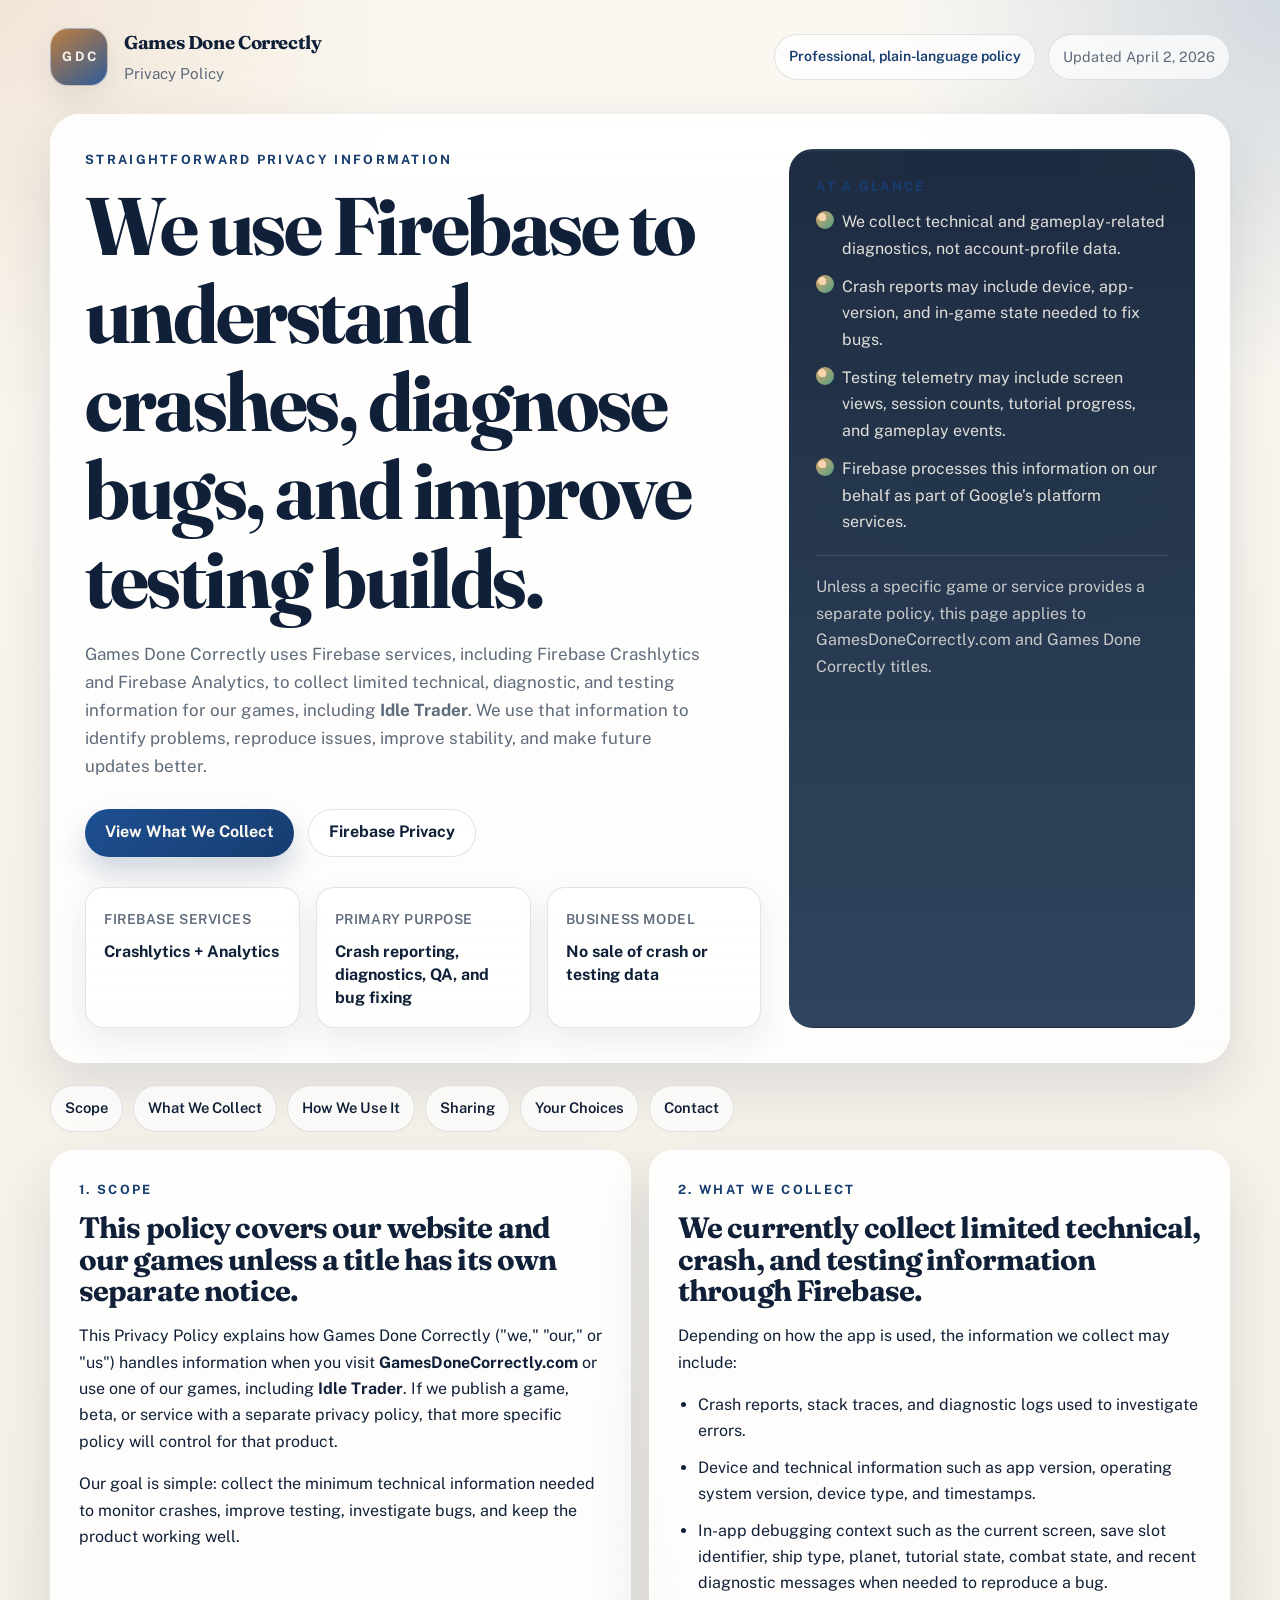
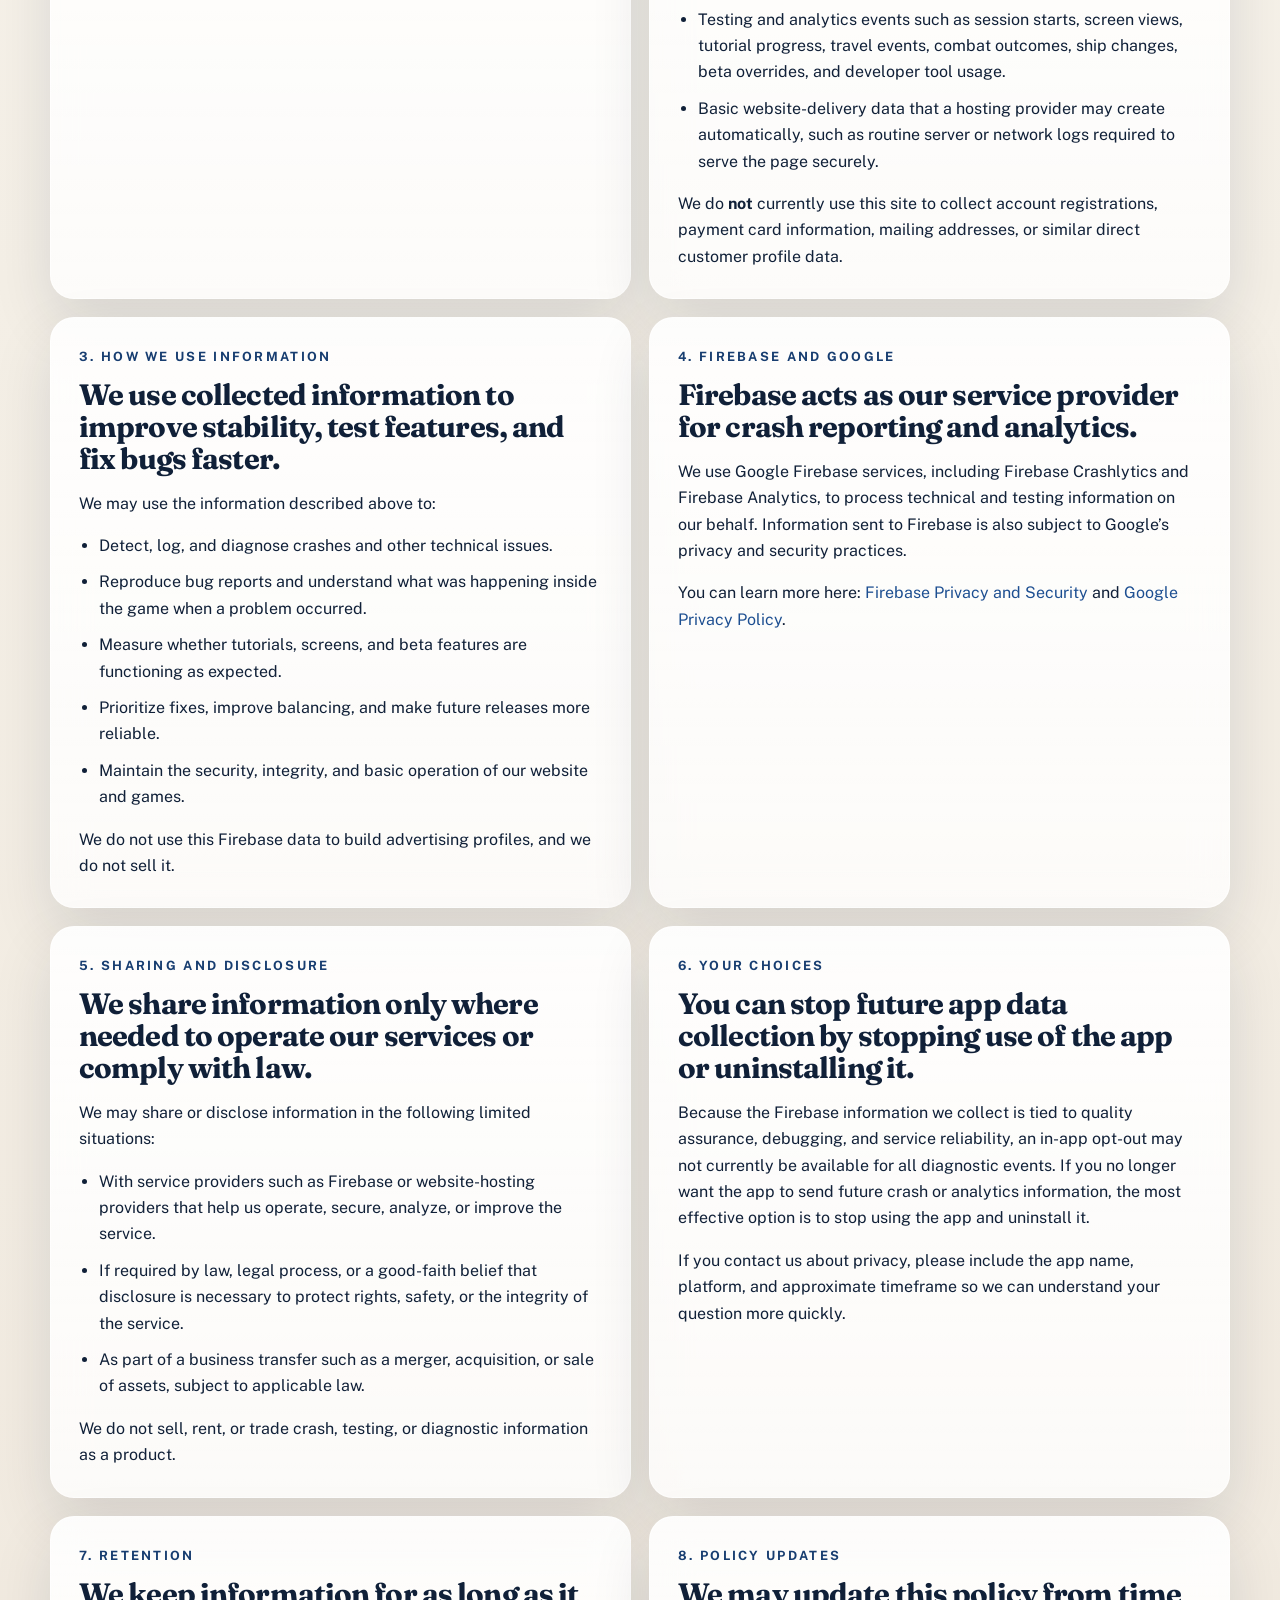
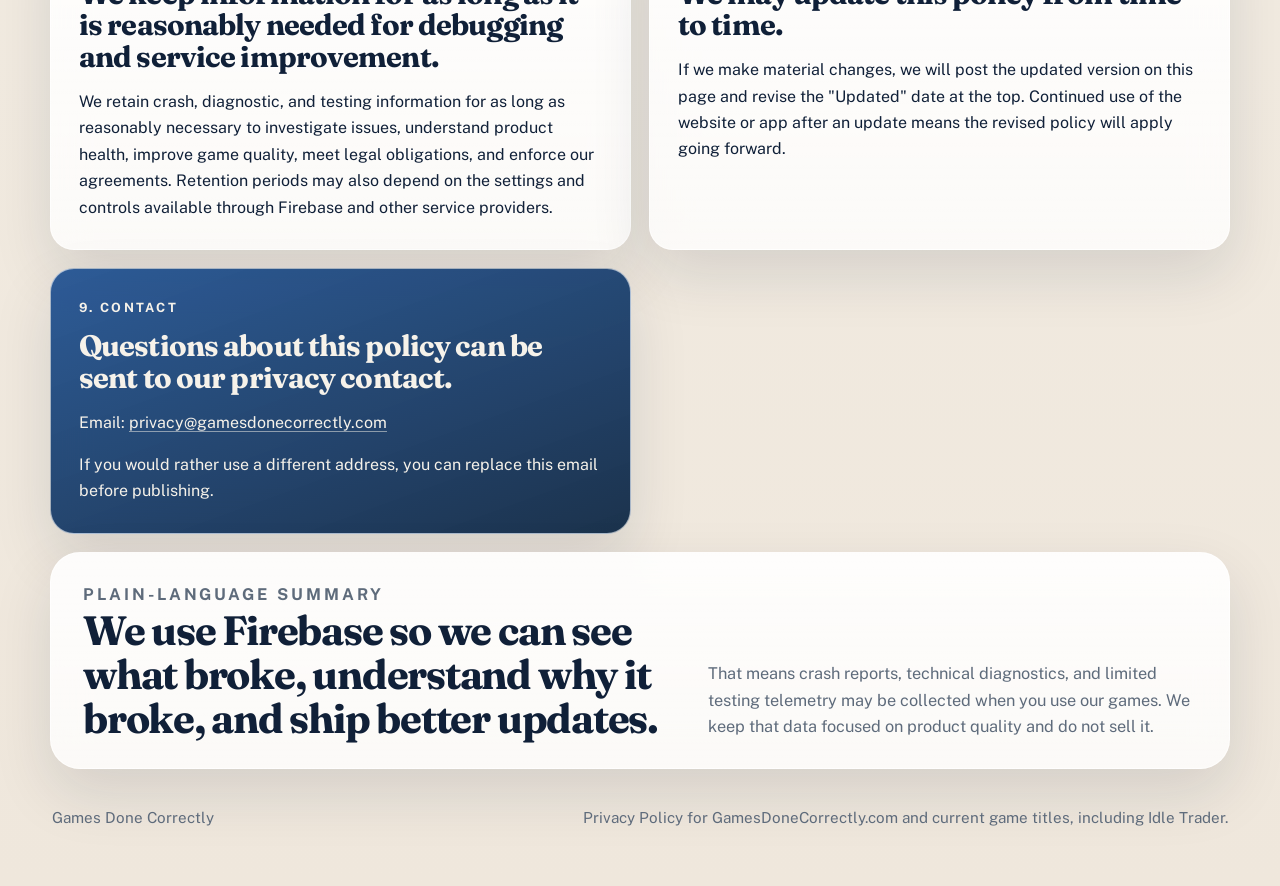
==== index.html @ 0f3e453e "Add files via upload" ====
<!DOCTYPE html>
<html lang="en">
<head>
    <meta charset="utf-8">
    <meta name="viewport" content="width=device-width, initial-scale=1">
    <title>Games Done Correctly | Privacy Policy</title>
    <meta
        name="description"
        content="Privacy Policy for Games Done Correctly and its games, including Idle Trader. We use Firebase Crashlytics and Firebase Analytics for crash reporting, diagnostics, testing, and limited gameplay telemetry."
    >
    <meta name="theme-color" content="#102038">
    <meta property="og:title" content="Games Done Correctly | Privacy Policy">
    <meta
        property="og:description"
        content="Information about the limited technical and testing data collected through Firebase to keep our games stable and improve bug fixing."
    >
    <meta property="og:type" content="website">
    <meta property="og:url" content="https://gamesdonecorrectly.com/">
    <link rel="canonical" href="https://gamesdonecorrectly.com/">
    <link rel="icon" type="image/svg+xml" href="favicon.svg">
    <link rel="preconnect" href="https://fonts.googleapis.com">
    <link rel="preconnect" href="https://fonts.gstatic.com" crossorigin>
    <link
        href="https://fonts.googleapis.com/css2?family=Fraunces:opsz,wght@9..144,600;9..144,700&family=Public+Sans:wght@400;500;600;700&display=swap"
        rel="stylesheet"
    >
    <link rel="stylesheet" href="styles.css">
    <script type="application/ld+json">
        {
            "@context": "https://schema.org",
            "@type": "Organization",
            "name": "Games Done Correctly",
            "url": "https://gamesdonecorrectly.com/",
            "sameAs": [],
            "publishes": {
                "@type": "CreativeWork",
                "name": "Privacy Policy",
                "url": "https://gamesdonecorrectly.com/"
            }
        }
    </script>
</head>
<body>
    <div class="page-shell">
        <header class="site-header">
            <a class="brand" href="#top" aria-label="Games Done Correctly privacy policy">
                <span class="brand-mark" aria-hidden="true">GDC</span>
                <span class="brand-copy">
                    <strong>Games Done Correctly</strong>
                    <span>Privacy Policy</span>
                </span>
            </a>
            <div class="header-meta">
                <span class="pill">Professional, plain-language policy</span>
                <span class="header-date">Updated April 2, 2026</span>
            </div>
        </header>

        <main id="top">
            <section class="hero panel">
                <div class="hero-copy">
                    <p class="eyebrow">Straightforward privacy information</p>
                    <h1>We use Firebase to understand crashes, diagnose bugs, and improve testing builds.</h1>
                    <p class="lead">
                        Games Done Correctly uses Firebase services, including Firebase Crashlytics and
                        Firebase Analytics, to collect limited technical, diagnostic, and testing information
                        for our games, including <strong>Idle Trader</strong>. We use that information to
                        identify problems, reproduce issues, improve stability, and make future updates better.
                    </p>
                    <div class="hero-actions">
                        <a class="button button-primary" href="#what-we-collect">View What We Collect</a>
                        <a class="button button-secondary" href="https://firebase.google.com/support/privacy">Firebase Privacy</a>
                    </div>
                    <div class="stat-row" aria-label="Privacy highlights">
                        <article class="stat-card">
                            <span class="stat-label">Firebase Services</span>
                            <strong>Crashlytics + Analytics</strong>
                        </article>
                        <article class="stat-card">
                            <span class="stat-label">Primary Purpose</span>
                            <strong>Crash reporting, diagnostics, QA, and bug fixing</strong>
                        </article>
                        <article class="stat-card">
                            <span class="stat-label">Business Model</span>
                            <strong>No sale of crash or testing data</strong>
                        </article>
                    </div>
                </div>

                <aside class="hero-panel" aria-label="At a glance">
                    <p class="panel-label">At a glance</p>
                    <ul class="check-list">
                        <li>We collect technical and gameplay-related diagnostics, not account-profile data.</li>
                        <li>Crash reports may include device, app-version, and in-game state needed to fix bugs.</li>
                        <li>Testing telemetry may include screen views, session counts, tutorial progress, and gameplay events.</li>
                        <li>Firebase processes this information on our behalf as part of Google&rsquo;s platform services.</li>
                    </ul>
                    <p class="panel-note">
                        Unless a specific game or service provides a separate policy, this page applies to
                        GamesDoneCorrectly.com and Games Done Correctly titles.
                    </p>
                </aside>
            </section>

            <nav class="section-nav" aria-label="Privacy policy sections">
                <a href="#scope">Scope</a>
                <a href="#what-we-collect">What We Collect</a>
                <a href="#how-we-use-it">How We Use It</a>
                <a href="#sharing">Sharing</a>
                <a href="#choices">Your Choices</a>
                <a href="#contact">Contact</a>
            </nav>

            <div class="policy-layout">
                <section id="scope" class="policy-card">
                    <p class="section-kicker">1. Scope</p>
                    <h2>This policy covers our website and our games unless a title has its own separate notice.</h2>
                    <p>
                        This Privacy Policy explains how Games Done Correctly ("we," "our," or "us")
                        handles information when you visit <strong>GamesDoneCorrectly.com</strong> or use
                        one of our games, including <strong>Idle Trader</strong>. If we publish a game,
                        beta, or service with a separate privacy policy, that more specific policy will control
                        for that product.
                    </p>
                    <p>
                        Our goal is simple: collect the minimum technical information needed to monitor crashes,
                        improve testing, investigate bugs, and keep the product working well.
                    </p>
                </section>

                <section id="what-we-collect" class="policy-card">
                    <p class="section-kicker">2. What We Collect</p>
                    <h2>We currently collect limited technical, crash, and testing information through Firebase.</h2>
                    <p>Depending on how the app is used, the information we collect may include:</p>
                    <ul class="policy-list">
                        <li>Crash reports, stack traces, and diagnostic logs used to investigate errors.</li>
                        <li>Device and technical information such as app version, operating system version, device type, and timestamps.</li>
                        <li>In-app debugging context such as the current screen, save slot identifier, ship type, planet, tutorial state, combat state, and recent diagnostic messages when needed to reproduce a bug.</li>
                        <li>Testing and analytics events such as session starts, screen views, tutorial progress, travel events, combat outcomes, ship changes, beta overrides, and developer tool usage.</li>
                        <li>Basic website-delivery data that a hosting provider may create automatically, such as routine server or network logs required to serve the page securely.</li>
                    </ul>
                    <p>
                        We do <strong>not</strong> currently use this site to collect account registrations,
                        payment card information, mailing addresses, or similar direct customer profile data.
                    </p>
                </section>

                <section id="how-we-use-it" class="policy-card">
                    <p class="section-kicker">3. How We Use Information</p>
                    <h2>We use collected information to improve stability, test features, and fix bugs faster.</h2>
                    <p>We may use the information described above to:</p>
                    <ul class="policy-list">
                        <li>Detect, log, and diagnose crashes and other technical issues.</li>
                        <li>Reproduce bug reports and understand what was happening inside the game when a problem occurred.</li>
                        <li>Measure whether tutorials, screens, and beta features are functioning as expected.</li>
                        <li>Prioritize fixes, improve balancing, and make future releases more reliable.</li>
                        <li>Maintain the security, integrity, and basic operation of our website and games.</li>
                    </ul>
                    <p>
                        We do not use this Firebase data to build advertising profiles, and we do not sell it.
                    </p>
                </section>

                <section class="policy-card">
                    <p class="section-kicker">4. Firebase And Google</p>
                    <h2>Firebase acts as our service provider for crash reporting and analytics.</h2>
                    <p>
                        We use Google Firebase services, including Firebase Crashlytics and Firebase Analytics,
                        to process technical and testing information on our behalf. Information sent to Firebase
                        is also subject to Google&rsquo;s privacy and security practices.
                    </p>
                    <p>
                        You can learn more here:
                        <a href="https://firebase.google.com/support/privacy">Firebase Privacy and Security</a>
                        and
                        <a href="https://policies.google.com/privacy">Google Privacy Policy</a>.
                    </p>
                </section>

                <section id="sharing" class="policy-card">
                    <p class="section-kicker">5. Sharing And Disclosure</p>
                    <h2>We share information only where needed to operate our services or comply with law.</h2>
                    <p>We may share or disclose information in the following limited situations:</p>
                    <ul class="policy-list">
                        <li>With service providers such as Firebase or website-hosting providers that help us operate, secure, analyze, or improve the service.</li>
                        <li>If required by law, legal process, or a good-faith belief that disclosure is necessary to protect rights, safety, or the integrity of the service.</li>
                        <li>As part of a business transfer such as a merger, acquisition, or sale of assets, subject to applicable law.</li>
                    </ul>
                    <p>
                        We do not sell, rent, or trade crash, testing, or diagnostic information as a product.
                    </p>
                </section>

                <section id="choices" class="policy-card">
                    <p class="section-kicker">6. Your Choices</p>
                    <h2>You can stop future app data collection by stopping use of the app or uninstalling it.</h2>
                    <p>
                        Because the Firebase information we collect is tied to quality assurance, debugging, and
                        service reliability, an in-app opt-out may not currently be available for all diagnostic
                        events. If you no longer want the app to send future crash or analytics information, the
                        most effective option is to stop using the app and uninstall it.
                    </p>
                    <p>
                        If you contact us about privacy, please include the app name, platform, and approximate
                        timeframe so we can understand your question more quickly.
                    </p>
                </section>

                <section class="policy-card">
                    <p class="section-kicker">7. Retention</p>
                    <h2>We keep information for as long as it is reasonably needed for debugging and service improvement.</h2>
                    <p>
                        We retain crash, diagnostic, and testing information for as long as reasonably necessary
                        to investigate issues, understand product health, improve game quality, meet legal
                        obligations, and enforce our agreements. Retention periods may also depend on the settings
                        and controls available through Firebase and other service providers.
                    </p>
                </section>

                <section class="policy-card">
                    <p class="section-kicker">8. Policy Updates</p>
                    <h2>We may update this policy from time to time.</h2>
                    <p>
                        If we make material changes, we will post the updated version on this page and revise
                        the "Updated" date at the top. Continued use of the website or app after an update means
                        the revised policy will apply going forward.
                    </p>
                </section>

                <section id="contact" class="policy-card contact-card">
                    <p class="section-kicker">9. Contact</p>
                    <h2>Questions about this policy can be sent to our privacy contact.</h2>
                    <p>
                        Email:
                        <a href="mailto:privacy@gamesdonecorrectly.com">privacy@gamesdonecorrectly.com</a>
                    </p>
                    <p>
                        If you would rather use a different address, you can replace this email before publishing.
                    </p>
                </section>
            </div>

            <section class="closing panel">
                <div>
                    <p class="section-kicker">Plain-language summary</p>
                    <h2>We use Firebase so we can see what broke, understand why it broke, and ship better updates.</h2>
                </div>
                <p>
                    That means crash reports, technical diagnostics, and limited testing telemetry may be collected
                    when you use our games. We keep that data focused on product quality and do not sell it.
                </p>
            </section>
        </main>

        <footer class="site-footer">
            <p>Games Done Correctly</p>
            <p>Privacy Policy for GamesDoneCorrectly.com and current game titles, including Idle Trader.</p>
        </footer>
    </div>
</body>
</html>
---- styles.css ----
:root {
    --bg: #f4efe6;
    --bg-glow: rgba(255, 255, 255, 0.8);
    --surface: rgba(255, 255, 255, 0.78);
    --surface-strong: #ffffff;
    --surface-deep: #102038;
    --text: #102038;
    --muted: #5e6b7b;
    --line: rgba(16, 32, 56, 0.12);
    --line-strong: rgba(16, 32, 56, 0.18);
    --primary: #1d4f91;
    --primary-strong: #173d70;
    --primary-soft: rgba(29, 79, 145, 0.12);
    --accent: #b87333;
    --accent-soft: rgba(184, 115, 51, 0.14);
    --success: #2f6657;
    --shadow: 0 24px 60px rgba(16, 32, 56, 0.12);
    --shadow-soft: 0 12px 32px rgba(16, 32, 56, 0.08);
    --radius-xl: 30px;
    --radius-lg: 24px;
    --radius-md: 18px;
    --radius-sm: 12px;
    --max-width: 1180px;
}

* {
    box-sizing: border-box;
}

html {
    scroll-behavior: smooth;
}

body {
    margin: 0;
    min-height: 100vh;
    color: var(--text);
    font-family: "Public Sans", "Segoe UI", sans-serif;
    line-height: 1.65;
    background:
        radial-gradient(circle at top left, rgba(184, 115, 51, 0.14), transparent 26rem),
        radial-gradient(circle at top right, rgba(29, 79, 145, 0.18), transparent 24rem),
        linear-gradient(180deg, #fbf8f2 0%, var(--bg) 46%, #efe7dc 100%);
}

body::before {
    position: fixed;
    inset: 0;
    z-index: -1;
    pointer-events: none;
    content: "";
    background-image:
        linear-gradient(rgba(16, 32, 56, 0.04) 1px, transparent 1px),
        linear-gradient(90deg, rgba(16, 32, 56, 0.04) 1px, transparent 1px);
    background-size: 64px 64px;
    mask-image: linear-gradient(180deg, rgba(0, 0, 0, 0.18), transparent 80%);
}

a {
    color: var(--primary);
    text-decoration: none;
}

a:hover {
    color: var(--primary-strong);
}

a:focus-visible,
button:focus-visible {
    outline: 3px solid rgba(29, 79, 145, 0.25);
    outline-offset: 3px;
}

.page-shell {
    width: min(var(--max-width), calc(100% - 32px));
    margin: 28px auto 48px;
}

.site-header,
.hero,
.closing,
.site-footer {
    position: relative;
}

.site-header {
    display: flex;
    align-items: center;
    justify-content: space-between;
    gap: 18px;
    margin-bottom: 28px;
}

.brand {
    display: inline-flex;
    align-items: center;
    gap: 16px;
    color: var(--text);
}

.brand:hover {
    color: var(--text);
}

.brand-mark {
    display: grid;
    place-items: center;
    width: 58px;
    height: 58px;
    border: 1px solid rgba(255, 255, 255, 0.5);
    border-radius: 18px;
    color: #f9f4eb;
    font-size: 0.82rem;
    font-weight: 700;
    letter-spacing: 0.24em;
    text-indent: 0.24em;
    background:
        linear-gradient(145deg, rgba(184, 115, 51, 0.92), rgba(29, 79, 145, 0.92));
    box-shadow: var(--shadow-soft);
}

.brand-copy {
    display: grid;
    gap: 2px;
}

.brand-copy strong {
    font-family: "Fraunces", Georgia, serif;
    font-size: 1.16rem;
    font-weight: 700;
    letter-spacing: -0.02em;
}

.brand-copy span {
    color: var(--muted);
    font-size: 0.95rem;
}

.header-meta {
    display: flex;
    align-items: center;
    gap: 12px;
    flex-wrap: wrap;
    justify-content: flex-end;
}

.pill,
.header-date,
.section-nav a {
    padding: 10px 14px;
    border: 1px solid var(--line);
    border-radius: 999px;
    background: rgba(255, 255, 255, 0.7);
    backdrop-filter: blur(18px);
}

.pill {
    font-size: 0.88rem;
    font-weight: 600;
    color: var(--primary-strong);
}

.header-date {
    font-size: 0.9rem;
    color: var(--muted);
}

.panel,
.policy-card {
    border: 1px solid rgba(255, 255, 255, 0.6);
    background:
        linear-gradient(180deg, rgba(255, 255, 255, 0.9), var(--surface));
    backdrop-filter: blur(18px);
    box-shadow: var(--shadow);
}

.hero {
    display: grid;
    grid-template-columns: minmax(0, 1.5fr) minmax(300px, 0.9fr);
    gap: 28px;
    padding: 34px;
    border-radius: var(--radius-xl);
}

.eyebrow,
.panel-label,
.section-kicker {
    margin: 0 0 12px;
    color: var(--primary-strong);
    font-size: 0.8rem;
    font-weight: 700;
    letter-spacing: 0.18em;
    text-transform: uppercase;
}

.hero h1,
.policy-card h2,
.closing h2 {
    margin: 0;
    font-family: "Fraunces", Georgia, serif;
    font-weight: 700;
    line-height: 1.08;
    letter-spacing: -0.03em;
}

.hero h1 {
    max-width: 12ch;
    font-size: clamp(2.8rem, 7vw, 5.1rem);
}

.lead {
    max-width: 62ch;
    margin: 18px 0 0;
    color: var(--muted);
    font-size: 1.06rem;
}

.hero-actions {
    display: flex;
    gap: 14px;
    flex-wrap: wrap;
    margin-top: 28px;
}

.button {
    display: inline-flex;
    align-items: center;
    justify-content: center;
    min-height: 48px;
    padding: 0 20px;
    border-radius: 999px;
    font-weight: 700;
    transition:
        transform 160ms ease,
        box-shadow 160ms ease,
        background-color 160ms ease;
}

.button:hover {
    transform: translateY(-1px);
}

.button-primary {
    color: #f9f7f1;
    background: linear-gradient(135deg, var(--primary), var(--primary-strong));
    box-shadow: 0 16px 28px rgba(23, 61, 112, 0.2);
}

.button-primary:hover {
    color: #f9f7f1;
}

.button-secondary {
    border: 1px solid var(--line);
    color: var(--text);
    background: rgba(255, 255, 255, 0.8);
}

.stat-row {
    display: grid;
    grid-template-columns: repeat(3, minmax(0, 1fr));
    gap: 16px;
    margin-top: 30px;
}

.stat-card {
    padding: 18px;
    border: 1px solid var(--line);
    border-radius: var(--radius-md);
    background:
        linear-gradient(180deg, rgba(255, 255, 255, 0.86), rgba(255, 255, 255, 0.62));
    box-shadow: var(--shadow-soft);
}

.stat-card strong {
    display: block;
    margin-top: 8px;
    font-size: 1rem;
    line-height: 1.45;
}

.stat-label {
    color: var(--muted);
    font-size: 0.86rem;
    font-weight: 600;
    letter-spacing: 0.04em;
    text-transform: uppercase;
}

.hero-panel {
    align-self: stretch;
    padding: 26px;
    border: 1px solid rgba(16, 32, 56, 0.08);
    border-radius: var(--radius-lg);
    background:
        linear-gradient(180deg, rgba(16, 32, 56, 0.94), rgba(18, 43, 70, 0.88)),
        radial-gradient(circle at top, rgba(184, 115, 51, 0.2), transparent 60%);
    color: #f6f2ea;
    box-shadow: inset 0 1px 0 rgba(255, 255, 255, 0.08);
}

.hero-panel a {
    color: #d4e6ff;
}

.check-list {
    display: grid;
    gap: 12px;
    margin: 0;
    padding: 0;
    list-style: none;
}

.check-list li {
    position: relative;
    padding-left: 26px;
    color: rgba(246, 242, 234, 0.9);
}

.check-list li::before {
    position: absolute;
    top: 0.1rem;
    left: 0;
    width: 18px;
    height: 18px;
    border-radius: 50%;
    content: "";
    background:
        radial-gradient(circle at 35% 35%, #f6d4ae 0 24%, transparent 25%),
        linear-gradient(135deg, #e0a56b, #4ea084);
}

.panel-note {
    margin-top: 20px;
    padding-top: 18px;
    border-top: 1px solid rgba(255, 255, 255, 0.12);
    color: rgba(246, 242, 234, 0.78);
}

.section-nav {
    display: flex;
    gap: 10px;
    flex-wrap: wrap;
    margin: 22px 0 18px;
}

.section-nav a {
    font-size: 0.92rem;
    font-weight: 600;
    color: var(--text);
}

.section-nav a:hover {
    border-color: var(--line-strong);
    background: rgba(255, 255, 255, 0.9);
}

.policy-layout {
    display: grid;
    grid-template-columns: repeat(12, minmax(0, 1fr));
    gap: 18px;
}

.policy-card {
    padding: 28px;
    border-radius: var(--radius-lg);
    grid-column: span 6;
}

.policy-card h2 {
    font-size: clamp(1.6rem, 2.3vw, 2.2rem);
    margin-top: 0;
}

.policy-card p:last-child,
.policy-card ul:last-child {
    margin-bottom: 0;
}

.policy-list {
    margin: 0;
    padding-left: 20px;
}

.policy-list li + li {
    margin-top: 10px;
}

.contact-card {
    background:
        linear-gradient(160deg, rgba(29, 79, 145, 0.92), rgba(18, 43, 70, 0.96));
    color: #f6f2ea;
}

.contact-card .section-kicker,
.contact-card h2,
.contact-card a {
    color: #f6f2ea;
}

.contact-card a {
    text-decoration: underline;
    text-decoration-color: rgba(246, 242, 234, 0.5);
    text-underline-offset: 0.18em;
}

.closing {
    display: grid;
    grid-template-columns: minmax(0, 1.1fr) minmax(0, 0.9fr);
    gap: 28px;
    align-items: end;
    margin-top: 18px;
    padding: 28px 32px;
    border-radius: var(--radius-xl);
}

.closing h2 {
    font-size: clamp(2rem, 3.2vw, 3.1rem);
}

.closing p {
    margin: 0;
    color: var(--muted);
    font-size: 1.02rem;
}

.site-footer {
    display: flex;
    justify-content: space-between;
    gap: 20px;
    margin-top: 18px;
    padding: 18px 2px 8px;
    color: var(--muted);
    font-size: 0.95rem;
}

.site-footer p {
    margin: 0;
}

@media (max-width: 1080px) {
    .hero,
    .closing {
        grid-template-columns: 1fr;
    }

    .policy-card {
        grid-column: span 12;
    }
}

@media (max-width: 760px) {
    .page-shell {
        width: min(var(--max-width), calc(100% - 20px));
        margin-top: 16px;
    }

    .site-header {
        flex-direction: column;
        align-items: flex-start;
    }

    .header-meta {
        justify-content: flex-start;
    }

    .hero {
        padding: 24px;
    }

    .hero h1 {
        max-width: none;
    }

    .stat-row {
        grid-template-columns: 1fr;
    }

    .policy-card,
    .closing {
        padding: 22px;
    }

    .site-footer {
        flex-direction: column;
    }
}

@media (prefers-reduced-motion: no-preference) {
    .hero,
    .policy-card,
    .closing,
    .stat-card {
        animation: rise-in 520ms ease both;
    }

    .policy-card:nth-child(2) {
        animation-delay: 60ms;
    }

    .policy-card:nth-child(3) {
        animation-delay: 100ms;
    }

    .policy-card:nth-child(4) {
        animation-delay: 140ms;
    }

    .policy-card:nth-child(5) {
        animation-delay: 180ms;
    }

    .policy-card:nth-child(6) {
        animation-delay: 220ms;
    }

    .policy-card:nth-child(7) {
        animation-delay: 260ms;
    }

    .policy-card:nth-child(8) {
        animation-delay: 300ms;
    }
}

@keyframes rise-in {
    from {
        opacity: 0;
        transform: translateY(16px);
    }

    to {
        opacity: 1;
        transform: translateY(0);
    }
}

@media print {
    body {
        background: #ffffff;
    }

    body::before,
    .section-nav,
    .hero-actions {
        display: none;
    }

    .page-shell {
        width: 100%;
        margin: 0;
    }

    .panel,
    .policy-card,
    .hero-panel {
        border: 1px solid #d6dbe1;
        background: #ffffff;
        box-shadow: none;
        color: #000000;
    }

    .hero,
    .policy-layout {
        display: block;
    }

    .policy-card {
        margin-top: 14px;
        break-inside: avoid;
    }

    .hero-panel a,
    .contact-card a {
        color: #000000;
    }
}
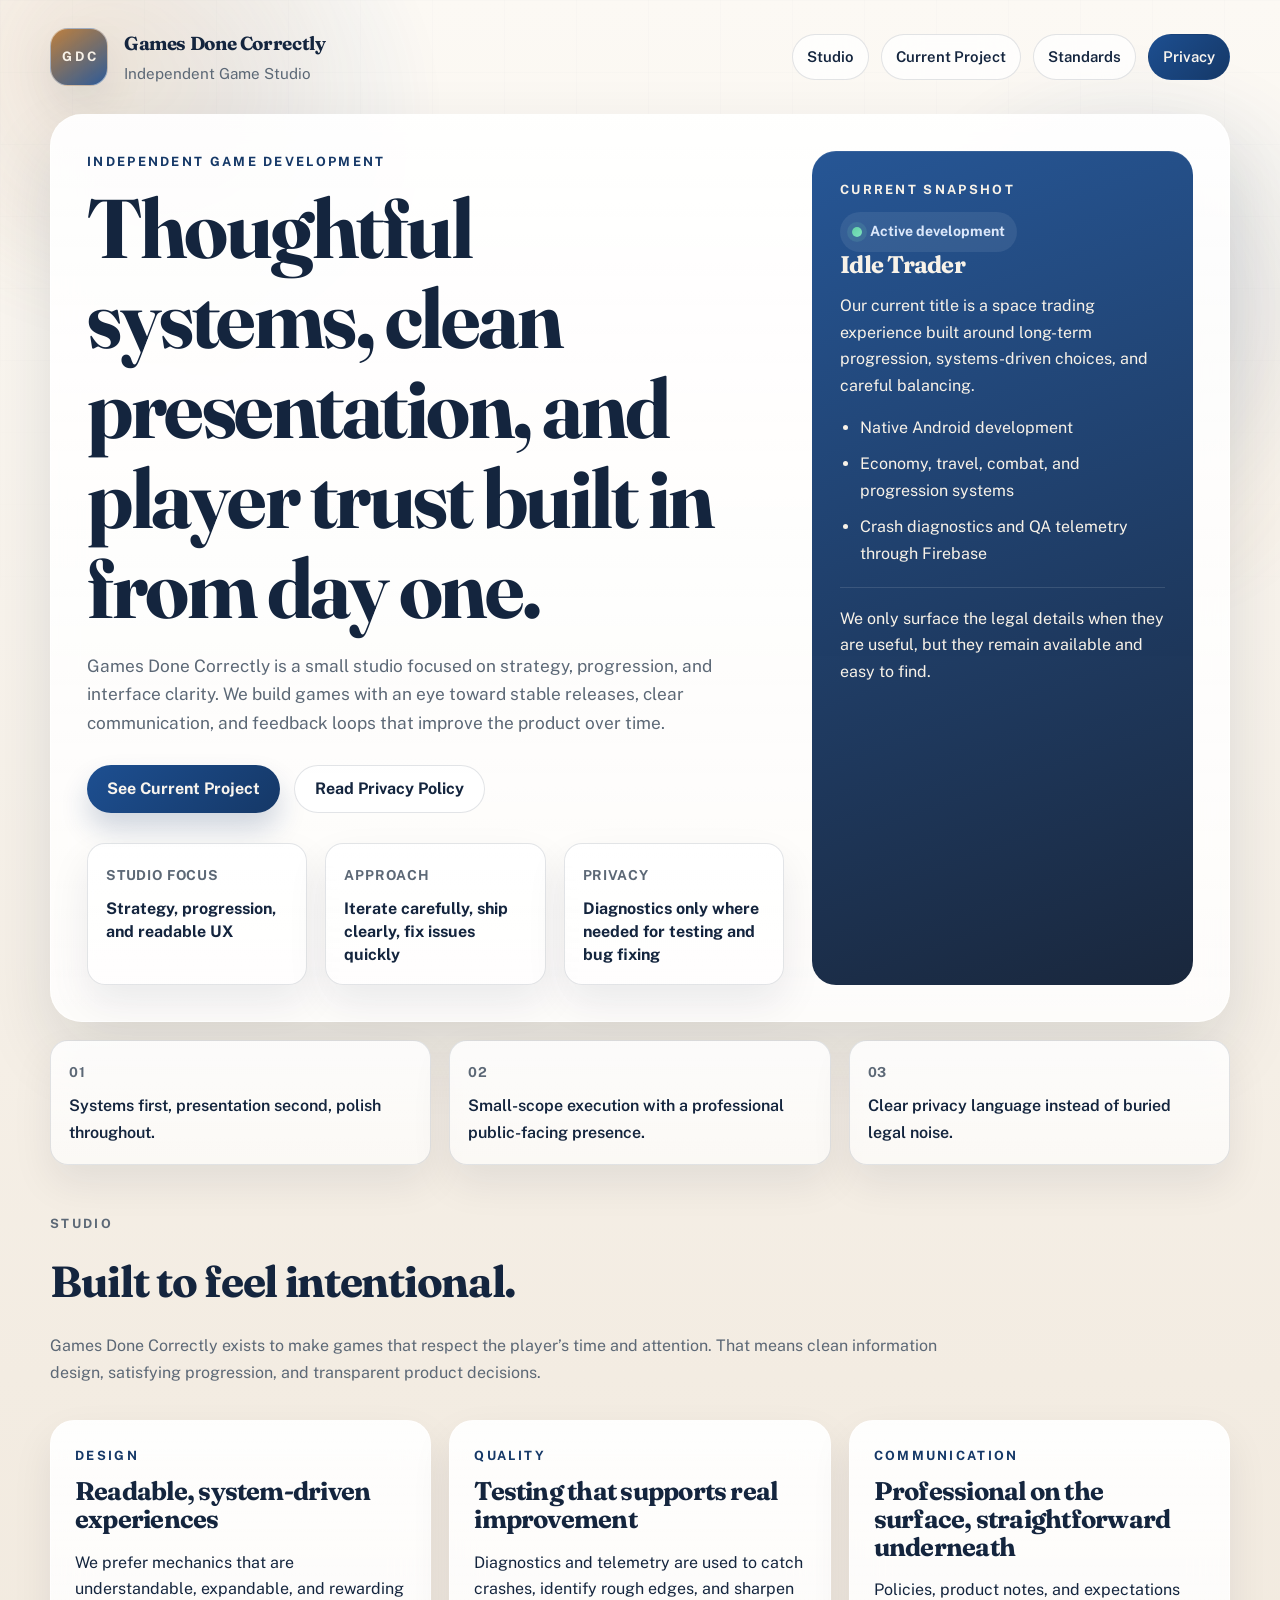
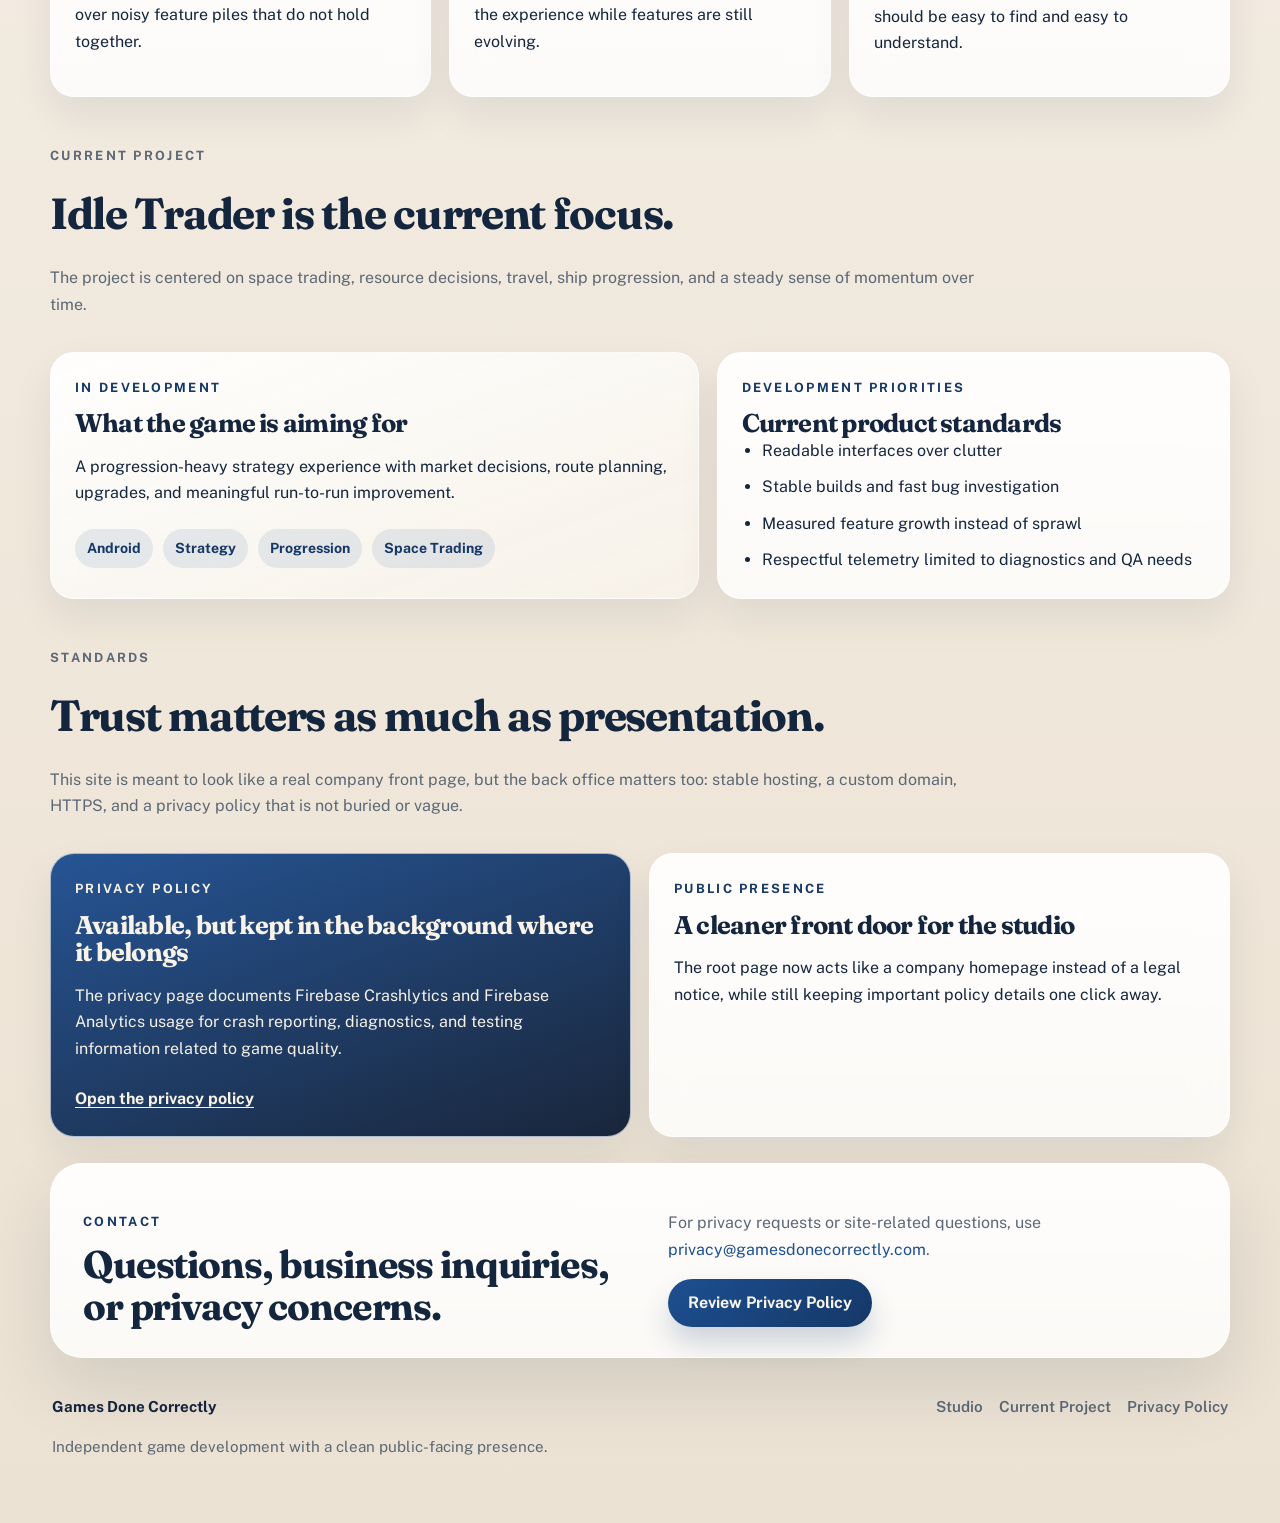
==== commit 70934efc: "Add files via upload" ====
--- a/index.html
+++ b/index.html
@@ -3,16 +3,16 @@
 <head>
     <meta charset="utf-8">
     <meta name="viewport" content="width=device-width, initial-scale=1">
-    <title>Games Done Correctly | Privacy Policy</title>
+    <title>Games Done Correctly | Independent Game Studio</title>
     <meta
         name="description"
-        content="Privacy Policy for Games Done Correctly and its games, including Idle Trader. We use Firebase Crashlytics and Firebase Analytics for crash reporting, diagnostics, testing, and limited gameplay telemetry."
+        content="Games Done Correctly is an independent game studio building deliberate strategy and progression games, including Idle Trader."
     >
-    <meta name="theme-color" content="#102038">
-    <meta property="og:title" content="Games Done Correctly | Privacy Policy">
+    <meta name="theme-color" content="#101e34">
+    <meta property="og:title" content="Games Done Correctly">
     <meta
         property="og:description"
-        content="Information about the limited technical and testing data collected through Firebase to keep our games stable and improve bug fixing."
+        content="Independent game development focused on clarity, progression, stability, and respectful player-facing design."
     >
     <meta property="og:type" content="website">
     <meta property="og:url" content="https://gamesdonecorrectly.com/">
@@ -31,230 +31,235 @@
             "@type": "Organization",
             "name": "Games Done Correctly",
             "url": "https://gamesdonecorrectly.com/",
-            "sameAs": [],
-            "publishes": {
-                "@type": "CreativeWork",
-                "name": "Privacy Policy",
-                "url": "https://gamesdonecorrectly.com/"
-            }
+            "description": "Independent game studio focused on strategy, progression, clarity, and quality.",
+            "sameAs": []
         }
     </script>
 </head>
-<body>
-    <div class="page-shell">
-        <header class="site-header">
-            <a class="brand" href="#top" aria-label="Games Done Correctly privacy policy">
+<body class="home-page">
+    <div class="aurora aurora-left" aria-hidden="true"></div>
+    <div class="aurora aurora-right" aria-hidden="true"></div>
+
+    <div class="site-shell">
+        <header class="topbar">
+            <a class="brand" href="/" aria-label="Games Done Correctly home">
                 <span class="brand-mark" aria-hidden="true">GDC</span>
                 <span class="brand-copy">
                     <strong>Games Done Correctly</strong>
-                    <span>Privacy Policy</span>
+                    <span>Independent Game Studio</span>
                 </span>
             </a>
-            <div class="header-meta">
-                <span class="pill">Professional, plain-language policy</span>
-                <span class="header-date">Updated April 2, 2026</span>
-            </div>
+
+            <nav class="main-nav" aria-label="Main navigation">
+                <a href="#studio">Studio</a>
+                <a href="#project">Current Project</a>
+                <a href="#standards">Standards</a>
+                <a class="nav-privacy" href="privacy/">Privacy</a>
+            </nav>
         </header>
 
-        <main id="top">
-            <section class="hero panel">
+        <main>
+            <section class="hero-home panel">
                 <div class="hero-copy">
-                    <p class="eyebrow">Straightforward privacy information</p>
-                    <h1>We use Firebase to understand crashes, diagnose bugs, and improve testing builds.</h1>
+                    <p class="eyebrow">Independent game development</p>
+                    <h1>Thoughtful systems, clean presentation, and player trust built in from day one.</h1>
                     <p class="lead">
-                        Games Done Correctly uses Firebase services, including Firebase Crashlytics and
-                        Firebase Analytics, to collect limited technical, diagnostic, and testing information
-                        for our games, including <strong>Idle Trader</strong>. We use that information to
-                        identify problems, reproduce issues, improve stability, and make future updates better.
-                    </p>
+                        Games Done Correctly is a small studio focused on strategy, progression, and
+                        interface clarity. We build games with an eye toward stable releases, clear
+                        communication, and feedback loops that improve the product over time.
+                    </p>
+
                     <div class="hero-actions">
-                        <a class="button button-primary" href="#what-we-collect">View What We Collect</a>
-                        <a class="button button-secondary" href="https://firebase.google.com/support/privacy">Firebase Privacy</a>
+                        <a class="button button-primary" href="#project">See Current Project</a>
+                        <a class="button button-secondary" href="privacy/">Read Privacy Policy</a>
                     </div>
-                    <div class="stat-row" aria-label="Privacy highlights">
-                        <article class="stat-card">
-                            <span class="stat-label">Firebase Services</span>
-                            <strong>Crashlytics + Analytics</strong>
+
+                    <div class="signal-grid" aria-label="Studio signals">
+                        <article class="signal-card">
+                            <span class="signal-label">Studio Focus</span>
+                            <strong>Strategy, progression, and readable UX</strong>
                         </article>
-                        <article class="stat-card">
-                            <span class="stat-label">Primary Purpose</span>
-                            <strong>Crash reporting, diagnostics, QA, and bug fixing</strong>
+                        <article class="signal-card">
+                            <span class="signal-label">Approach</span>
+                            <strong>Iterate carefully, ship clearly, fix issues quickly</strong>
                         </article>
-                        <article class="stat-card">
-                            <span class="stat-label">Business Model</span>
-                            <strong>No sale of crash or testing data</strong>
+                        <article class="signal-card">
+                            <span class="signal-label">Privacy</span>
+                            <strong>Diagnostics only where needed for testing and bug fixing</strong>
                         </article>
                     </div>
                 </div>
 
-                <aside class="hero-panel" aria-label="At a glance">
-                    <p class="panel-label">At a glance</p>
-                    <ul class="check-list">
-                        <li>We collect technical and gameplay-related diagnostics, not account-profile data.</li>
-                        <li>Crash reports may include device, app-version, and in-game state needed to fix bugs.</li>
-                        <li>Testing telemetry may include screen views, session counts, tutorial progress, and gameplay events.</li>
-                        <li>Firebase processes this information on our behalf as part of Google&rsquo;s platform services.</li>
+                <aside class="hero-aside" aria-label="Current studio snapshot">
+                    <p class="panel-label">Current snapshot</p>
+                    <div class="status-pill">Active development</div>
+                    <h2>Idle Trader</h2>
+                    <p>
+                        Our current title is a space trading experience built around long-term progression,
+                        systems-driven choices, and careful balancing.
+                    </p>
+                    <ul class="feature-list">
+                        <li>Native Android development</li>
+                        <li>Economy, travel, combat, and progression systems</li>
+                        <li>Crash diagnostics and QA telemetry through Firebase</li>
                     </ul>
-                    <p class="panel-note">
-                        Unless a specific game or service provides a separate policy, this page applies to
-                        GamesDoneCorrectly.com and Games Done Correctly titles.
+                    <p class="aside-note">
+                        We only surface the legal details when they are useful, but they remain available and
+                        easy to find.
                     </p>
                 </aside>
             </section>
 
-            <nav class="section-nav" aria-label="Privacy policy sections">
-                <a href="#scope">Scope</a>
-                <a href="#what-we-collect">What We Collect</a>
-                <a href="#how-we-use-it">How We Use It</a>
-                <a href="#sharing">Sharing</a>
-                <a href="#choices">Your Choices</a>
-                <a href="#contact">Contact</a>
-            </nav>
-
-            <div class="policy-layout">
-                <section id="scope" class="policy-card">
-                    <p class="section-kicker">1. Scope</p>
-                    <h2>This policy covers our website and our games unless a title has its own separate notice.</h2>
-                    <p>
-                        This Privacy Policy explains how Games Done Correctly ("we," "our," or "us")
-                        handles information when you visit <strong>GamesDoneCorrectly.com</strong> or use
-                        one of our games, including <strong>Idle Trader</strong>. If we publish a game,
-                        beta, or service with a separate privacy policy, that more specific policy will control
-                        for that product.
-                    </p>
-                    <p>
-                        Our goal is simple: collect the minimum technical information needed to monitor crashes,
-                        improve testing, investigate bugs, and keep the product working well.
-                    </p>
-                </section>
-
-                <section id="what-we-collect" class="policy-card">
-                    <p class="section-kicker">2. What We Collect</p>
-                    <h2>We currently collect limited technical, crash, and testing information through Firebase.</h2>
-                    <p>Depending on how the app is used, the information we collect may include:</p>
-                    <ul class="policy-list">
-                        <li>Crash reports, stack traces, and diagnostic logs used to investigate errors.</li>
-                        <li>Device and technical information such as app version, operating system version, device type, and timestamps.</li>
-                        <li>In-app debugging context such as the current screen, save slot identifier, ship type, planet, tutorial state, combat state, and recent diagnostic messages when needed to reproduce a bug.</li>
-                        <li>Testing and analytics events such as session starts, screen views, tutorial progress, travel events, combat outcomes, ship changes, beta overrides, and developer tool usage.</li>
-                        <li>Basic website-delivery data that a hosting provider may create automatically, such as routine server or network logs required to serve the page securely.</li>
-                    </ul>
-                    <p>
-                        We do <strong>not</strong> currently use this site to collect account registrations,
-                        payment card information, mailing addresses, or similar direct customer profile data.
-                    </p>
-                </section>
-
-                <section id="how-we-use-it" class="policy-card">
-                    <p class="section-kicker">3. How We Use Information</p>
-                    <h2>We use collected information to improve stability, test features, and fix bugs faster.</h2>
-                    <p>We may use the information described above to:</p>
-                    <ul class="policy-list">
-                        <li>Detect, log, and diagnose crashes and other technical issues.</li>
-                        <li>Reproduce bug reports and understand what was happening inside the game when a problem occurred.</li>
-                        <li>Measure whether tutorials, screens, and beta features are functioning as expected.</li>
-                        <li>Prioritize fixes, improve balancing, and make future releases more reliable.</li>
-                        <li>Maintain the security, integrity, and basic operation of our website and games.</li>
-                    </ul>
-                    <p>
-                        We do not use this Firebase data to build advertising profiles, and we do not sell it.
-                    </p>
-                </section>
-
-                <section class="policy-card">
-                    <p class="section-kicker">4. Firebase And Google</p>
-                    <h2>Firebase acts as our service provider for crash reporting and analytics.</h2>
-                    <p>
-                        We use Google Firebase services, including Firebase Crashlytics and Firebase Analytics,
-                        to process technical and testing information on our behalf. Information sent to Firebase
-                        is also subject to Google&rsquo;s privacy and security practices.
-                    </p>
-                    <p>
-                        You can learn more here:
-                        <a href="https://firebase.google.com/support/privacy">Firebase Privacy and Security</a>
-                        and
-                        <a href="https://policies.google.com/privacy">Google Privacy Policy</a>.
-                    </p>
-                </section>
-
-                <section id="sharing" class="policy-card">
-                    <p class="section-kicker">5. Sharing And Disclosure</p>
-                    <h2>We share information only where needed to operate our services or comply with law.</h2>
-                    <p>We may share or disclose information in the following limited situations:</p>
-                    <ul class="policy-list">
-                        <li>With service providers such as Firebase or website-hosting providers that help us operate, secure, analyze, or improve the service.</li>
-                        <li>If required by law, legal process, or a good-faith belief that disclosure is necessary to protect rights, safety, or the integrity of the service.</li>
-                        <li>As part of a business transfer such as a merger, acquisition, or sale of assets, subject to applicable law.</li>
-                    </ul>
-                    <p>
-                        We do not sell, rent, or trade crash, testing, or diagnostic information as a product.
-                    </p>
-                </section>
-
-                <section id="choices" class="policy-card">
-                    <p class="section-kicker">6. Your Choices</p>
-                    <h2>You can stop future app data collection by stopping use of the app or uninstalling it.</h2>
-                    <p>
-                        Because the Firebase information we collect is tied to quality assurance, debugging, and
-                        service reliability, an in-app opt-out may not currently be available for all diagnostic
-                        events. If you no longer want the app to send future crash or analytics information, the
-                        most effective option is to stop using the app and uninstall it.
-                    </p>
-                    <p>
-                        If you contact us about privacy, please include the app name, platform, and approximate
-                        timeframe so we can understand your question more quickly.
-                    </p>
-                </section>
-
-                <section class="policy-card">
-                    <p class="section-kicker">7. Retention</p>
-                    <h2>We keep information for as long as it is reasonably needed for debugging and service improvement.</h2>
-                    <p>
-                        We retain crash, diagnostic, and testing information for as long as reasonably necessary
-                        to investigate issues, understand product health, improve game quality, meet legal
-                        obligations, and enforce our agreements. Retention periods may also depend on the settings
-                        and controls available through Firebase and other service providers.
-                    </p>
-                </section>
-
-                <section class="policy-card">
-                    <p class="section-kicker">8. Policy Updates</p>
-                    <h2>We may update this policy from time to time.</h2>
-                    <p>
-                        If we make material changes, we will post the updated version on this page and revise
-                        the "Updated" date at the top. Continued use of the website or app after an update means
-                        the revised policy will apply going forward.
-                    </p>
-                </section>
-
-                <section id="contact" class="policy-card contact-card">
-                    <p class="section-kicker">9. Contact</p>
-                    <h2>Questions about this policy can be sent to our privacy contact.</h2>
-                    <p>
-                        Email:
-                        <a href="mailto:privacy@gamesdonecorrectly.com">privacy@gamesdonecorrectly.com</a>
-                    </p>
-                    <p>
-                        If you would rather use a different address, you can replace this email before publishing.
-                    </p>
-                </section>
+            <section class="trust-strip">
+                <article>
+                    <span class="metric">01</span>
+                    <p>Systems first, presentation second, polish throughout.</p>
+                </article>
+                <article>
+                    <span class="metric">02</span>
+                    <p>Small-scope execution with a professional public-facing presence.</p>
+                </article>
+                <article>
+                    <span class="metric">03</span>
+                    <p>Clear privacy language instead of buried legal noise.</p>
+                </article>
+            </section>
+
+            <section id="studio" class="section-block">
+                <div class="section-heading">
+                    <p class="eyebrow">Studio</p>
+                    <h2>Built to feel intentional.</h2>
+                    <p>
+                        Games Done Correctly exists to make games that respect the player&rsquo;s time and attention.
+                        That means clean information design, satisfying progression, and transparent product decisions.
+                    </p>
+                </div>
+
+                <div class="card-grid card-grid-three">
+                    <article class="info-card">
+                        <p class="card-kicker">Design</p>
+                        <h3>Readable, system-driven experiences</h3>
+                        <p>
+                            We prefer mechanics that are understandable, expandable, and rewarding over noisy feature
+                            piles that do not hold together.
+                        </p>
+                    </article>
+
+                    <article class="info-card">
+                        <p class="card-kicker">Quality</p>
+                        <h3>Testing that supports real improvement</h3>
+                        <p>
+                            Diagnostics and telemetry are used to catch crashes, identify rough edges, and sharpen the
+                            experience while features are still evolving.
+                        </p>
+                    </article>
+
+                    <article class="info-card">
+                        <p class="card-kicker">Communication</p>
+                        <h3>Professional on the surface, straightforward underneath</h3>
+                        <p>
+                            Policies, product notes, and expectations should be easy to find and easy to understand.
+                        </p>
+                    </article>
+                </div>
+            </section>
+
+            <section id="project" class="section-block section-project">
+                <div class="section-heading">
+                    <p class="eyebrow">Current Project</p>
+                    <h2>Idle Trader is the current focus.</h2>
+                    <p>
+                        The project is centered on space trading, resource decisions, travel, ship progression,
+                        and a steady sense of momentum over time.
+                    </p>
+                </div>
+
+                <div class="project-layout">
+                    <article class="project-card project-card-primary">
+                        <p class="card-kicker">In development</p>
+                        <h3>What the game is aiming for</h3>
+                        <p>
+                            A progression-heavy strategy experience with market decisions, route planning,
+                            upgrades, and meaningful run-to-run improvement.
+                        </p>
+                        <div class="project-tags" aria-label="Project tags">
+                            <span>Android</span>
+                            <span>Strategy</span>
+                            <span>Progression</span>
+                            <span>Space Trading</span>
+                        </div>
+                    </article>
+
+                    <article class="project-card">
+                        <p class="card-kicker">Development priorities</p>
+                        <h3>Current product standards</h3>
+                        <ul class="project-list">
+                            <li>Readable interfaces over clutter</li>
+                            <li>Stable builds and fast bug investigation</li>
+                            <li>Measured feature growth instead of sprawl</li>
+                            <li>Respectful telemetry limited to diagnostics and QA needs</li>
+                        </ul>
+                    </article>
+                </div>
+            </section>
+
+            <section id="standards" class="section-block standards-block">
+                <div class="section-heading">
+                    <p class="eyebrow">Standards</p>
+                    <h2>Trust matters as much as presentation.</h2>
+                    <p>
+                        This site is meant to look like a real company front page, but the back office matters too:
+                        stable hosting, a custom domain, HTTPS, and a privacy policy that is not buried or vague.
+                    </p>
+                </div>
+
+                <div class="card-grid card-grid-two">
+                    <article class="info-card info-card-contrast">
+                        <p class="card-kicker">Privacy Policy</p>
+                        <h3>Available, but kept in the background where it belongs</h3>
+                        <p>
+                            The privacy page documents Firebase Crashlytics and Firebase Analytics usage for crash
+                            reporting, diagnostics, and testing information related to game quality.
+                        </p>
+                        <a class="text-link" href="privacy/">Open the privacy policy</a>
+                    </article>
+
+                    <article class="info-card">
+                        <p class="card-kicker">Public Presence</p>
+                        <h3>A cleaner front door for the studio</h3>
+                        <p>
+                            The root page now acts like a company homepage instead of a legal notice, while still
+                            keeping important policy details one click away.
+                        </p>
+                    </article>
+                </div>
+            </section>
+
+            <section class="cta-panel panel">
+                <div>
+                    <p class="eyebrow">Contact</p>
+                    <h2>Questions, business inquiries, or privacy concerns.</h2>
+                </div>
+                <div class="cta-copy">
+                    <p>
+                        For privacy requests or site-related questions, use
+                        <a href="mailto:privacy@gamesdonecorrectly.com">privacy@gamesdonecorrectly.com</a>.
+                    </p>
+                    <a class="button button-primary" href="privacy/">Review Privacy Policy</a>
+                </div>
+            </section>
+        </main>
+
+        <footer class="site-footer">
+            <div>
+                <p class="footer-title">Games Done Correctly</p>
+                <p>Independent game development with a clean public-facing presence.</p>
             </div>
-
-            <section class="closing panel">
-                <div>
-                    <p class="section-kicker">Plain-language summary</p>
-                    <h2>We use Firebase so we can see what broke, understand why it broke, and ship better updates.</h2>
-                </div>
-                <p>
-                    That means crash reports, technical diagnostics, and limited testing telemetry may be collected
-                    when you use our games. We keep that data focused on product quality and do not sell it.
-                </p>
-            </section>
-        </main>
-
-        <footer class="site-footer">
-            <p>Games Done Correctly</p>
-            <p>Privacy Policy for GamesDoneCorrectly.com and current game titles, including Idle Trader.</p>
+            <div class="footer-links">
+                <a href="#studio">Studio</a>
+                <a href="#project">Current Project</a>
+                <a href="privacy/">Privacy Policy</a>
+            </div>
         </footer>
     </div>
 </body>
--- a/styles.css
+++ b/styles.css
@@ -1,26 +1,22 @@
 :root {
-    --bg: #f4efe6;
-    --bg-glow: rgba(255, 255, 255, 0.8);
-    --surface: rgba(255, 255, 255, 0.78);
+    --bg: #f3ece2;
+    --bg-deep: #101e34;
+    --bg-deeper: #0b1628;
+    --surface: rgba(255, 255, 255, 0.8);
     --surface-strong: #ffffff;
-    --surface-deep: #102038;
-    --text: #102038;
-    --muted: #5e6b7b;
-    --line: rgba(16, 32, 56, 0.12);
-    --line-strong: rgba(16, 32, 56, 0.18);
+    --text: #14253e;
+    --muted: #5c6876;
+    --line: rgba(20, 37, 62, 0.12);
+    --line-strong: rgba(20, 37, 62, 0.22);
     --primary: #1d4f91;
-    --primary-strong: #173d70;
-    --primary-soft: rgba(29, 79, 145, 0.12);
-    --accent: #b87333;
-    --accent-soft: rgba(184, 115, 51, 0.14);
-    --success: #2f6657;
-    --shadow: 0 24px 60px rgba(16, 32, 56, 0.12);
-    --shadow-soft: 0 12px 32px rgba(16, 32, 56, 0.08);
-    --radius-xl: 30px;
+    --primary-strong: #153867;
+    --accent: #ba7a36;
+    --hero-shadow: 0 30px 70px rgba(16, 30, 52, 0.12);
+    --card-shadow: 0 18px 40px rgba(16, 30, 52, 0.08);
+    --radius-xl: 32px;
     --radius-lg: 24px;
     --radius-md: 18px;
-    --radius-sm: 12px;
-    --max-width: 1180px;
+    --content-width: 1180px;
 }
 
 * {
@@ -38,22 +34,20 @@
     font-family: "Public Sans", "Segoe UI", sans-serif;
     line-height: 1.65;
     background:
-        radial-gradient(circle at top left, rgba(184, 115, 51, 0.14), transparent 26rem),
-        radial-gradient(circle at top right, rgba(29, 79, 145, 0.18), transparent 24rem),
-        linear-gradient(180deg, #fbf8f2 0%, var(--bg) 46%, #efe7dc 100%);
+        linear-gradient(180deg, #fcf9f4 0%, var(--bg) 44%, #ece2d3 100%);
 }
 
 body::before {
     position: fixed;
     inset: 0;
-    z-index: -1;
+    z-index: -2;
     pointer-events: none;
     content: "";
     background-image:
-        linear-gradient(rgba(16, 32, 56, 0.04) 1px, transparent 1px),
-        linear-gradient(90deg, rgba(16, 32, 56, 0.04) 1px, transparent 1px);
-    background-size: 64px 64px;
-    mask-image: linear-gradient(180deg, rgba(0, 0, 0, 0.18), transparent 80%);
+        linear-gradient(rgba(20, 37, 62, 0.035) 1px, transparent 1px),
+        linear-gradient(90deg, rgba(20, 37, 62, 0.035) 1px, transparent 1px);
+    background-size: 72px 72px;
+    mask-image: linear-gradient(180deg, rgba(0, 0, 0, 0.35), transparent 78%);
 }
 
 a {
@@ -67,23 +61,54 @@
 
 a:focus-visible,
 button:focus-visible {
-    outline: 3px solid rgba(29, 79, 145, 0.25);
-    outline-offset: 3px;
-}
-
-.page-shell {
-    width: min(var(--max-width), calc(100% - 32px));
-    margin: 28px auto 48px;
-}
-
-.site-header,
-.hero,
-.closing,
-.site-footer {
-    position: relative;
-}
-
-.site-header {
+    outline: 3px solid rgba(29, 79, 145, 0.24);
+    outline-offset: 4px;
+}
+
+.aurora {
+    position: fixed;
+    z-index: -1;
+    width: 34rem;
+    height: 34rem;
+    border-radius: 50%;
+    filter: blur(26px);
+    opacity: 0.46;
+    pointer-events: none;
+}
+
+.aurora-left {
+    top: -10rem;
+    left: -8rem;
+    background:
+        radial-gradient(circle at 40% 40%, rgba(186, 122, 54, 0.28), transparent 58%),
+        radial-gradient(circle at 65% 50%, rgba(29, 79, 145, 0.16), transparent 62%);
+}
+
+.aurora-right {
+    top: 4rem;
+    right: -8rem;
+    background:
+        radial-gradient(circle at 50% 40%, rgba(29, 79, 145, 0.26), transparent 58%),
+        radial-gradient(circle at 35% 65%, rgba(186, 122, 54, 0.16), transparent 62%);
+}
+
+.site-shell {
+    width: min(var(--content-width), calc(100% - 32px));
+    margin: 28px auto 40px;
+}
+
+.panel,
+.info-card,
+.project-card,
+.policy-card {
+    border: 1px solid rgba(255, 255, 255, 0.64);
+    background:
+        linear-gradient(180deg, rgba(255, 255, 255, 0.92), var(--surface));
+    backdrop-filter: blur(18px);
+    box-shadow: var(--hero-shadow);
+}
+
+.topbar {
     display: flex;
     align-items: center;
     justify-content: space-between;
@@ -107,16 +132,16 @@
     place-items: center;
     width: 58px;
     height: 58px;
-    border: 1px solid rgba(255, 255, 255, 0.5);
+    border: 1px solid rgba(255, 255, 255, 0.48);
     border-radius: 18px;
-    color: #f9f4eb;
+    color: #f8f2e8;
     font-size: 0.82rem;
     font-weight: 700;
     letter-spacing: 0.24em;
     text-indent: 0.24em;
     background:
-        linear-gradient(145deg, rgba(184, 115, 51, 0.92), rgba(29, 79, 145, 0.92));
-    box-shadow: var(--shadow-soft);
+        linear-gradient(145deg, rgba(186, 122, 54, 0.95), rgba(29, 79, 145, 0.92));
+    box-shadow: var(--card-shadow);
 }
 
 .brand-copy {
@@ -126,7 +151,7 @@
 
 .brand-copy strong {
     font-family: "Fraunces", Georgia, serif;
-    font-size: 1.16rem;
+    font-size: 1.18rem;
     font-weight: 700;
     letter-spacing: -0.02em;
 }
@@ -136,54 +161,56 @@
     font-size: 0.95rem;
 }
 
-.header-meta {
+.main-nav {
     display: flex;
     align-items: center;
     gap: 12px;
     flex-wrap: wrap;
-    justify-content: flex-end;
-}
-
-.pill,
-.header-date,
-.section-nav a {
+}
+
+.main-nav a,
+.policy-toc a {
     padding: 10px 14px;
     border: 1px solid var(--line);
     border-radius: 999px;
-    background: rgba(255, 255, 255, 0.7);
+    color: var(--text);
+    font-size: 0.93rem;
+    font-weight: 600;
+    background: rgba(255, 255, 255, 0.72);
     backdrop-filter: blur(18px);
 }
 
-.pill {
-    font-size: 0.88rem;
-    font-weight: 600;
-    color: var(--primary-strong);
-}
-
-.header-date {
-    font-size: 0.9rem;
-    color: var(--muted);
-}
-
-.panel,
-.policy-card {
-    border: 1px solid rgba(255, 255, 255, 0.6);
-    background:
-        linear-gradient(180deg, rgba(255, 255, 255, 0.9), var(--surface));
-    backdrop-filter: blur(18px);
-    box-shadow: var(--shadow);
-}
-
-.hero {
+.main-nav a:hover,
+.policy-toc a:hover {
+    background: rgba(255, 255, 255, 0.92);
+    border-color: var(--line-strong);
+}
+
+.main-nav .nav-privacy {
+    color: #f9f5ef;
+    border-color: transparent;
+    background: linear-gradient(135deg, var(--primary), var(--primary-strong));
+}
+
+.hero-home,
+.policy-hero {
     display: grid;
-    grid-template-columns: minmax(0, 1.5fr) minmax(300px, 0.9fr);
     gap: 28px;
-    padding: 34px;
+    padding: 36px;
     border-radius: var(--radius-xl);
+}
+
+.hero-home {
+    grid-template-columns: minmax(0, 1.5fr) minmax(320px, 0.82fr);
+}
+
+.policy-hero {
+    grid-template-columns: minmax(0, 1.2fr) minmax(280px, 0.72fr);
 }
 
 .eyebrow,
 .panel-label,
+.card-kicker,
 .section-kicker {
     margin: 0 0 12px;
     color: var(--primary-strong);
@@ -193,9 +220,14 @@
     text-transform: uppercase;
 }
 
-.hero h1,
-.policy-card h2,
-.closing h2 {
+.hero-home h1,
+.hero-aside h2,
+.section-heading h2,
+.info-card h3,
+.project-card h3,
+.cta-panel h2,
+.policy-hero h1,
+.policy-card h2 {
     margin: 0;
     font-family: "Fraunces", Georgia, serif;
     font-weight: 700;
@@ -203,19 +235,33 @@
     letter-spacing: -0.03em;
 }
 
-.hero h1 {
+.hero-home h1 {
     max-width: 12ch;
-    font-size: clamp(2.8rem, 7vw, 5.1rem);
-}
-
-.lead {
-    max-width: 62ch;
+    font-size: clamp(2.9rem, 7vw, 5.2rem);
+}
+
+.policy-hero h1 {
+    font-size: clamp(2.5rem, 6vw, 4.4rem);
+}
+
+.lead,
+.section-heading p,
+.policy-intro,
+.policy-card p,
+.policy-card li,
+.cta-copy p {
+    color: var(--muted);
+}
+
+.lead,
+.policy-intro {
+    max-width: 60ch;
     margin: 18px 0 0;
-    color: var(--muted);
-    font-size: 1.06rem;
-}
-
-.hero-actions {
+    font-size: 1.08rem;
+}
+
+.hero-actions,
+.policy-actions {
     display: flex;
     gap: 14px;
     flex-wrap: wrap;
@@ -241,206 +287,296 @@
 }
 
 .button-primary {
-    color: #f9f7f1;
+    color: #f8f4ee;
     background: linear-gradient(135deg, var(--primary), var(--primary-strong));
-    box-shadow: 0 16px 28px rgba(23, 61, 112, 0.2);
+    box-shadow: 0 16px 28px rgba(21, 56, 103, 0.2);
 }
 
 .button-primary:hover {
-    color: #f9f7f1;
+    color: #f8f4ee;
 }
 
 .button-secondary {
     border: 1px solid var(--line);
     color: var(--text);
-    background: rgba(255, 255, 255, 0.8);
-}
-
-.stat-row {
+    background: rgba(255, 255, 255, 0.82);
+}
+
+.signal-grid,
+.card-grid,
+.trust-strip,
+.policy-layout {
     display: grid;
+    gap: 18px;
+}
+
+.signal-grid {
     grid-template-columns: repeat(3, minmax(0, 1fr));
-    gap: 16px;
     margin-top: 30px;
 }
 
-.stat-card {
+.signal-card,
+.trust-strip article {
     padding: 18px;
     border: 1px solid var(--line);
     border-radius: var(--radius-md);
     background:
-        linear-gradient(180deg, rgba(255, 255, 255, 0.86), rgba(255, 255, 255, 0.62));
-    box-shadow: var(--shadow-soft);
-}
-
-.stat-card strong {
+        linear-gradient(180deg, rgba(255, 255, 255, 0.88), rgba(255, 255, 255, 0.62));
+    box-shadow: var(--card-shadow);
+}
+
+.signal-label,
+.metric {
+    display: inline-block;
+    color: var(--muted);
+    font-size: 0.86rem;
+    font-weight: 700;
+    letter-spacing: 0.06em;
+    text-transform: uppercase;
+}
+
+.signal-card strong {
     display: block;
     margin-top: 8px;
     font-size: 1rem;
     line-height: 1.45;
 }
 
-.stat-label {
-    color: var(--muted);
-    font-size: 0.86rem;
-    font-weight: 600;
-    letter-spacing: 0.04em;
-    text-transform: uppercase;
-}
-
-.hero-panel {
-    align-self: stretch;
-    padding: 26px;
-    border: 1px solid rgba(16, 32, 56, 0.08);
+.hero-aside,
+.policy-summary,
+.info-card-contrast,
+.policy-callout {
     border-radius: var(--radius-lg);
-    background:
-        linear-gradient(180deg, rgba(16, 32, 56, 0.94), rgba(18, 43, 70, 0.88)),
-        radial-gradient(circle at top, rgba(184, 115, 51, 0.2), transparent 60%);
-    color: #f6f2ea;
+    color: #f8f2e8;
+    background:
+        linear-gradient(160deg, rgba(29, 79, 145, 0.96), rgba(16, 30, 52, 0.96));
     box-shadow: inset 0 1px 0 rgba(255, 255, 255, 0.08);
 }
 
-.hero-panel a {
-    color: #d4e6ff;
-}
-
-.check-list {
-    display: grid;
-    gap: 12px;
-    margin: 0;
-    padding: 0;
-    list-style: none;
-}
-
-.check-list li {
-    position: relative;
-    padding-left: 26px;
-    color: rgba(246, 242, 234, 0.9);
-}
-
-.check-list li::before {
-    position: absolute;
-    top: 0.1rem;
-    left: 0;
-    width: 18px;
-    height: 18px;
+.hero-aside,
+.policy-summary {
+    padding: 28px;
+}
+
+.hero-aside h2,
+.hero-aside p,
+.hero-aside li,
+.hero-aside .panel-label,
+.policy-summary p,
+.policy-summary li,
+.policy-summary .panel-label,
+.info-card-contrast .card-kicker,
+.info-card-contrast h3,
+.info-card-contrast p,
+.info-card-contrast a,
+.policy-callout .section-kicker,
+.policy-callout h2,
+.policy-callout p,
+.policy-callout a {
+    color: #f8f2e8;
+}
+
+.status-pill {
+    display: inline-flex;
+    align-items: center;
+    gap: 8px;
+    padding: 8px 12px;
+    border-radius: 999px;
+    font-size: 0.88rem;
+    font-weight: 700;
+    background: rgba(255, 255, 255, 0.08);
+    color: #dce8fb;
+}
+
+.status-pill::before {
+    width: 10px;
+    height: 10px;
     border-radius: 50%;
     content: "";
-    background:
-        radial-gradient(circle at 35% 35%, #f6d4ae 0 24%, transparent 25%),
-        linear-gradient(135deg, #e0a56b, #4ea084);
-}
-
-.panel-note {
+    background: linear-gradient(135deg, #62d0a6, #7fe3bf);
+    box-shadow: 0 0 0 5px rgba(127, 227, 191, 0.12);
+}
+
+.feature-list,
+.project-list,
+.policy-list {
+    margin: 0;
+    padding-left: 20px;
+}
+
+.feature-list li + li,
+.project-list li + li,
+.policy-list li + li {
+    margin-top: 10px;
+}
+
+.aside-note {
     margin-top: 20px;
     padding-top: 18px;
     border-top: 1px solid rgba(255, 255, 255, 0.12);
-    color: rgba(246, 242, 234, 0.78);
-}
-
-.section-nav {
+    color: rgba(248, 242, 232, 0.76);
+}
+
+.trust-strip {
+    grid-template-columns: repeat(3, minmax(0, 1fr));
+    margin: 18px 0 8px;
+}
+
+.trust-strip p {
+    margin: 8px 0 0;
+    color: var(--text);
+    font-weight: 600;
+}
+
+.section-block {
+    margin-top: 18px;
+    padding-top: 30px;
+}
+
+.section-heading {
+    display: grid;
+    gap: 12px;
+    max-width: 58rem;
+    margin-bottom: 18px;
+}
+
+.section-heading h2 {
+    font-size: clamp(2rem, 3.4vw, 3.3rem);
+}
+
+.card-grid-three {
+    grid-template-columns: repeat(3, minmax(0, 1fr));
+}
+
+.card-grid-two {
+    grid-template-columns: repeat(2, minmax(0, 1fr));
+}
+
+.info-card,
+.project-card,
+.policy-card {
+    padding: 24px;
+    border-radius: var(--radius-lg);
+    box-shadow: var(--card-shadow);
+}
+
+.info-card h3,
+.project-card h3 {
+    font-size: 1.6rem;
+}
+
+.project-layout {
+    display: grid;
+    grid-template-columns: minmax(0, 1.2fr) minmax(0, 0.95fr);
+    gap: 18px;
+}
+
+.project-card-primary {
+    background:
+        linear-gradient(160deg, rgba(255, 255, 255, 0.94), rgba(247, 242, 233, 0.9));
+}
+
+.project-tags {
+    display: flex;
+    gap: 10px;
+    flex-wrap: wrap;
+    margin-top: 22px;
+}
+
+.project-tags span {
+    padding: 8px 12px;
+    border-radius: 999px;
+    color: var(--primary-strong);
+    font-size: 0.88rem;
+    font-weight: 700;
+    background: rgba(29, 79, 145, 0.1);
+}
+
+.text-link {
+    display: inline-flex;
+    margin-top: 8px;
+    font-weight: 700;
+    text-decoration: underline;
+    text-underline-offset: 0.18em;
+}
+
+.cta-panel {
+    display: grid;
+    grid-template-columns: minmax(0, 1fr) minmax(0, 0.95fr);
+    gap: 28px;
+    align-items: end;
+    margin-top: 26px;
+    padding: 30px 32px;
+    border-radius: var(--radius-xl);
+}
+
+.cta-panel h2 {
+    font-size: clamp(2rem, 3vw, 3.1rem);
+}
+
+.policy-page .site-shell {
+    margin-top: 24px;
+}
+
+.policy-toc {
     display: flex;
     gap: 10px;
     flex-wrap: wrap;
     margin: 22px 0 18px;
 }
 
-.section-nav a {
-    font-size: 0.92rem;
-    font-weight: 600;
-    color: var(--text);
-}
-
-.section-nav a:hover {
-    border-color: var(--line-strong);
-    background: rgba(255, 255, 255, 0.9);
-}
-
 .policy-layout {
-    display: grid;
     grid-template-columns: repeat(12, minmax(0, 1fr));
-    gap: 18px;
 }
 
 .policy-card {
-    padding: 28px;
-    border-radius: var(--radius-lg);
     grid-column: span 6;
 }
 
 .policy-card h2 {
-    font-size: clamp(1.6rem, 2.3vw, 2.2rem);
-    margin-top: 0;
-}
-
-.policy-card p:last-child,
-.policy-card ul:last-child {
-    margin-bottom: 0;
-}
-
-.policy-list {
-    margin: 0;
-    padding-left: 20px;
-}
-
-.policy-list li + li {
-    margin-top: 10px;
-}
-
-.contact-card {
-    background:
-        linear-gradient(160deg, rgba(29, 79, 145, 0.92), rgba(18, 43, 70, 0.96));
-    color: #f6f2ea;
-}
-
-.contact-card .section-kicker,
-.contact-card h2,
-.contact-card a {
-    color: #f6f2ea;
-}
-
-.contact-card a {
-    text-decoration: underline;
-    text-decoration-color: rgba(246, 242, 234, 0.5);
-    text-underline-offset: 0.18em;
-}
-
-.closing {
-    display: grid;
-    grid-template-columns: minmax(0, 1.1fr) minmax(0, 0.9fr);
-    gap: 28px;
-    align-items: end;
-    margin-top: 18px;
-    padding: 28px 32px;
-    border-radius: var(--radius-xl);
-}
-
-.closing h2 {
-    font-size: clamp(2rem, 3.2vw, 3.1rem);
-}
-
-.closing p {
-    margin: 0;
-    color: var(--muted);
-    font-size: 1.02rem;
+    font-size: clamp(1.55rem, 2.2vw, 2.15rem);
+}
+
+.policy-card-full {
+    grid-column: span 12;
 }
 
 .site-footer {
     display: flex;
     justify-content: space-between;
-    gap: 20px;
+    gap: 22px;
     margin-top: 18px;
     padding: 18px 2px 8px;
     color: var(--muted);
     font-size: 0.95rem;
 }
 
-.site-footer p {
-    margin: 0;
+.footer-title {
+    margin: 0 0 4px;
+    color: var(--text);
+    font-weight: 700;
+}
+
+.footer-links {
+    display: flex;
+    gap: 16px;
+    flex-wrap: wrap;
+}
+
+.footer-links a {
+    color: var(--muted);
+    font-weight: 600;
 }
 
 @media (max-width: 1080px) {
-    .hero,
-    .closing {
+    .hero-home,
+    .policy-hero,
+    .project-layout,
+    .cta-panel,
+    .card-grid-three,
+    .card-grid-two,
+    .trust-strip,
+    .signal-grid {
         grid-template-columns: 1fr;
     }
 
@@ -450,35 +586,30 @@
 }
 
 @media (max-width: 760px) {
-    .page-shell {
-        width: min(var(--max-width), calc(100% - 20px));
+    .site-shell {
+        width: min(var(--content-width), calc(100% - 20px));
         margin-top: 16px;
     }
 
-    .site-header {
+    .topbar {
         flex-direction: column;
         align-items: flex-start;
     }
 
-    .header-meta {
-        justify-content: flex-start;
-    }
-
-    .hero {
-        padding: 24px;
-    }
-
-    .hero h1 {
+    .hero-home,
+    .policy-hero,
+    .info-card,
+    .project-card,
+    .policy-card,
+    .cta-panel,
+    .hero-aside,
+    .policy-summary {
+        padding: 22px;
+    }
+
+    .hero-home h1,
+    .policy-hero h1 {
         max-width: none;
-    }
-
-    .stat-row {
-        grid-template-columns: 1fr;
-    }
-
-    .policy-card,
-    .closing {
-        padding: 22px;
     }
 
     .site-footer {
@@ -487,39 +618,14 @@
 }
 
 @media (prefers-reduced-motion: no-preference) {
-    .hero,
+    .hero-home,
+    .policy-hero,
+    .trust-strip article,
+    .info-card,
+    .project-card,
     .policy-card,
-    .closing,
-    .stat-card {
+    .cta-panel {
         animation: rise-in 520ms ease both;
-    }
-
-    .policy-card:nth-child(2) {
-        animation-delay: 60ms;
-    }
-
-    .policy-card:nth-child(3) {
-        animation-delay: 100ms;
-    }
-
-    .policy-card:nth-child(4) {
-        animation-delay: 140ms;
-    }
-
-    .policy-card:nth-child(5) {
-        animation-delay: 180ms;
-    }
-
-    .policy-card:nth-child(6) {
-        animation-delay: 220ms;
-    }
-
-    .policy-card:nth-child(7) {
-        animation-delay: 260ms;
-    }
-
-    .policy-card:nth-child(8) {
-        animation-delay: 300ms;
     }
 }
 
@@ -541,37 +647,46 @@
     }
 
     body::before,
-    .section-nav,
-    .hero-actions {
+    .aurora,
+    .hero-actions,
+    .policy-actions,
+    .policy-toc,
+    .main-nav {
         display: none;
     }
 
-    .page-shell {
+    .site-shell {
         width: 100%;
         margin: 0;
     }
 
     .panel,
+    .info-card,
+    .project-card,
     .policy-card,
-    .hero-panel {
-        border: 1px solid #d6dbe1;
+    .hero-aside,
+    .policy-summary {
+        border: 1px solid #d7dbe2;
         background: #ffffff;
         box-shadow: none;
         color: #000000;
     }
 
-    .hero,
-    .policy-layout {
+    .hero-home,
+    .policy-hero,
+    .policy-layout,
+    .card-grid,
+    .project-layout,
+    .trust-strip,
+    .cta-panel {
         display: block;
     }
 
-    .policy-card {
+    .info-card,
+    .project-card,
+    .policy-card,
+    .trust-strip article {
         margin-top: 14px;
         break-inside: avoid;
     }
-
-    .hero-panel a,
-    .contact-card a {
-        color: #000000;
-    }
-}
+}
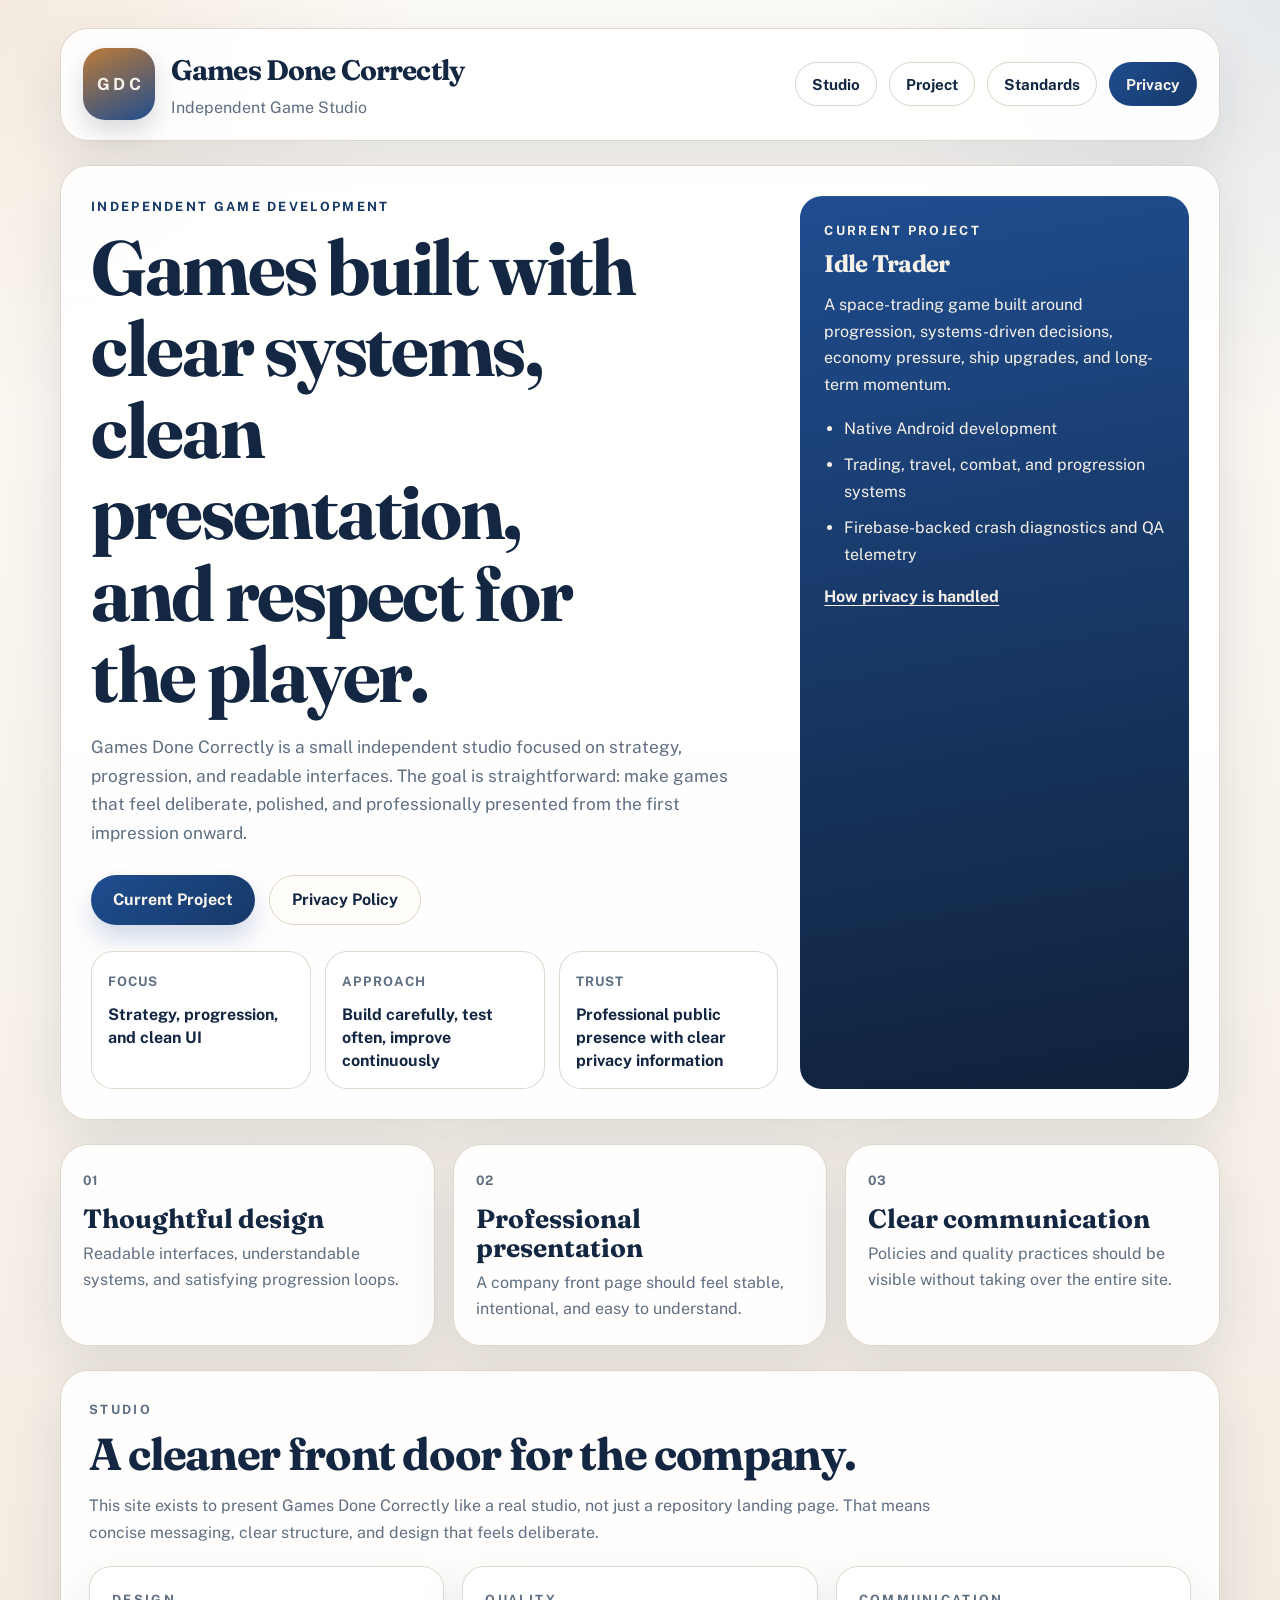
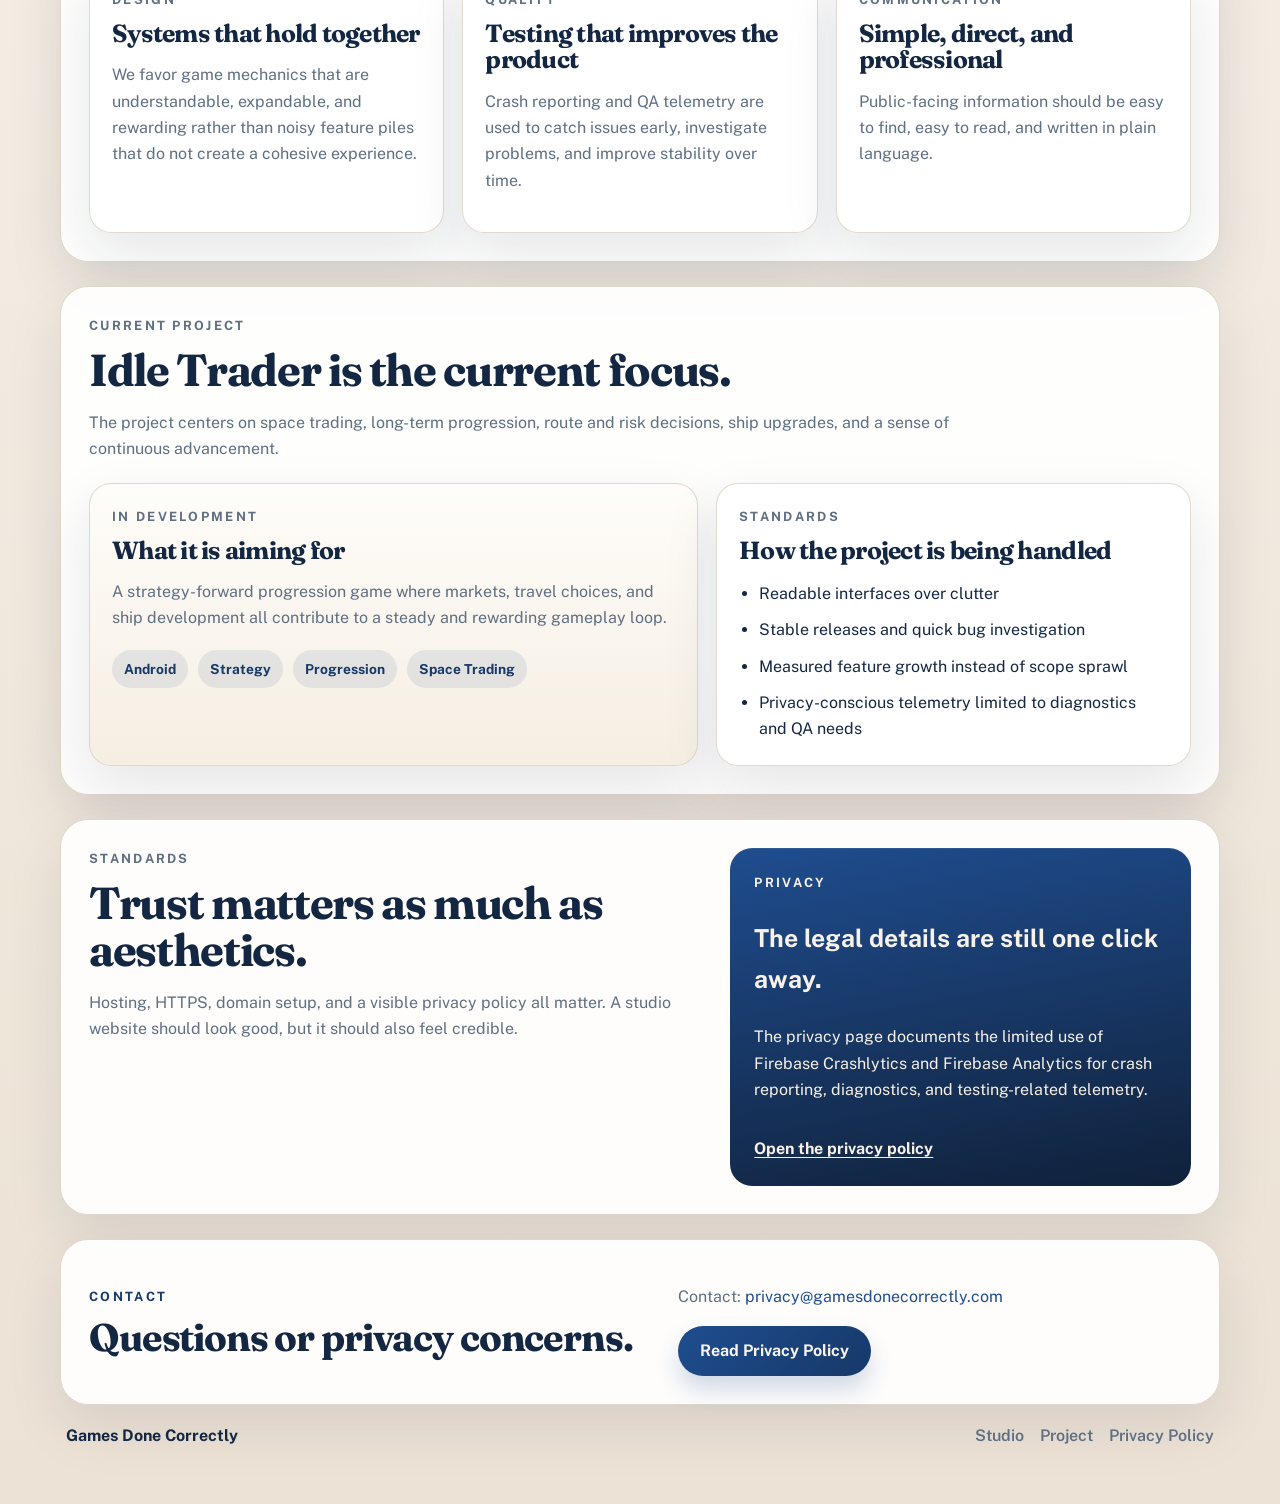
==== commit 800899c4: "Add files via upload" ====
--- a/index.html
+++ b/index.html
@@ -6,13 +6,13 @@
     <title>Games Done Correctly | Independent Game Studio</title>
     <meta
         name="description"
-        content="Games Done Correctly is an independent game studio building deliberate strategy and progression games, including Idle Trader."
+        content="Games Done Correctly is an independent game studio building thoughtful strategy and progression games, including Idle Trader."
     >
-    <meta name="theme-color" content="#101e34">
+    <meta name="theme-color" content="#11233c">
     <meta property="og:title" content="Games Done Correctly">
     <meta
         property="og:description"
-        content="Independent game development focused on clarity, progression, stability, and respectful player-facing design."
+        content="Independent game development focused on clarity, progression, quality, and professional presentation."
     >
     <meta property="og:type" content="website">
     <meta property="og:url" content="https://gamesdonecorrectly.com/">
@@ -25,23 +25,10 @@
         rel="stylesheet"
     >
     <link rel="stylesheet" href="styles.css">
-    <script type="application/ld+json">
-        {
-            "@context": "https://schema.org",
-            "@type": "Organization",
-            "name": "Games Done Correctly",
-            "url": "https://gamesdonecorrectly.com/",
-            "description": "Independent game studio focused on strategy, progression, clarity, and quality.",
-            "sameAs": []
-        }
-    </script>
 </head>
 <body class="home-page">
-    <div class="aurora aurora-left" aria-hidden="true"></div>
-    <div class="aurora aurora-right" aria-hidden="true"></div>
-
-    <div class="site-shell">
-        <header class="topbar">
+    <div class="page-shell">
+        <header class="site-header panel">
             <a class="brand" href="/" aria-label="Games Done Correctly home">
                 <span class="brand-mark" aria-hidden="true">GDC</span>
                 <span class="brand-copy">
@@ -52,137 +39,136 @@
 
             <nav class="main-nav" aria-label="Main navigation">
                 <a href="#studio">Studio</a>
-                <a href="#project">Current Project</a>
+                <a href="#project">Project</a>
                 <a href="#standards">Standards</a>
-                <a class="nav-privacy" href="privacy/">Privacy</a>
+                <a class="nav-primary" href="privacy.html">Privacy</a>
             </nav>
         </header>
 
-        <main>
-            <section class="hero-home panel">
+        <main class="site-main">
+            <section class="hero panel">
                 <div class="hero-copy">
                     <p class="eyebrow">Independent game development</p>
-                    <h1>Thoughtful systems, clean presentation, and player trust built in from day one.</h1>
+                    <h1>Games built with clear systems, clean presentation, and respect for the player.</h1>
                     <p class="lead">
-                        Games Done Correctly is a small studio focused on strategy, progression, and
-                        interface clarity. We build games with an eye toward stable releases, clear
-                        communication, and feedback loops that improve the product over time.
+                        Games Done Correctly is a small independent studio focused on strategy, progression,
+                        and readable interfaces. The goal is straightforward: make games that feel deliberate,
+                        polished, and professionally presented from the first impression onward.
                     </p>
 
                     <div class="hero-actions">
-                        <a class="button button-primary" href="#project">See Current Project</a>
-                        <a class="button button-secondary" href="privacy/">Read Privacy Policy</a>
+                        <a class="button button-primary" href="#project">Current Project</a>
+                        <a class="button button-secondary" href="privacy.html">Privacy Policy</a>
                     </div>
 
-                    <div class="signal-grid" aria-label="Studio signals">
+                    <div class="signal-grid" aria-label="Studio highlights">
                         <article class="signal-card">
-                            <span class="signal-label">Studio Focus</span>
-                            <strong>Strategy, progression, and readable UX</strong>
+                            <span class="signal-label">Focus</span>
+                            <strong>Strategy, progression, and clean UI</strong>
                         </article>
                         <article class="signal-card">
                             <span class="signal-label">Approach</span>
-                            <strong>Iterate carefully, ship clearly, fix issues quickly</strong>
+                            <strong>Build carefully, test often, improve continuously</strong>
                         </article>
                         <article class="signal-card">
-                            <span class="signal-label">Privacy</span>
-                            <strong>Diagnostics only where needed for testing and bug fixing</strong>
+                            <span class="signal-label">Trust</span>
+                            <strong>Professional public presence with clear privacy information</strong>
                         </article>
                     </div>
                 </div>
 
-                <aside class="hero-aside" aria-label="Current studio snapshot">
-                    <p class="panel-label">Current snapshot</p>
-                    <div class="status-pill">Active development</div>
+                <aside class="hero-card">
+                    <p class="card-label">Current project</p>
                     <h2>Idle Trader</h2>
                     <p>
-                        Our current title is a space trading experience built around long-term progression,
-                        systems-driven choices, and careful balancing.
+                        A space-trading game built around progression, systems-driven decisions,
+                        economy pressure, ship upgrades, and long-term momentum.
                     </p>
                     <ul class="feature-list">
                         <li>Native Android development</li>
-                        <li>Economy, travel, combat, and progression systems</li>
-                        <li>Crash diagnostics and QA telemetry through Firebase</li>
+                        <li>Trading, travel, combat, and progression systems</li>
+                        <li>Firebase-backed crash diagnostics and QA telemetry</li>
                     </ul>
-                    <p class="aside-note">
-                        We only surface the legal details when they are useful, but they remain available and
-                        easy to find.
-                    </p>
+                    <a class="text-link text-link-light" href="privacy.html">How privacy is handled</a>
                 </aside>
             </section>
 
-            <section class="trust-strip">
-                <article>
-                    <span class="metric">01</span>
-                    <p>Systems first, presentation second, polish throughout.</p>
+            <section class="pillars">
+                <article class="pillar panel">
+                    <span class="pillar-number">01</span>
+                    <h2>Thoughtful design</h2>
+                    <p>Readable interfaces, understandable systems, and satisfying progression loops.</p>
                 </article>
-                <article>
-                    <span class="metric">02</span>
-                    <p>Small-scope execution with a professional public-facing presence.</p>
+                <article class="pillar panel">
+                    <span class="pillar-number">02</span>
+                    <h2>Professional presentation</h2>
+                    <p>A company front page should feel stable, intentional, and easy to understand.</p>
                 </article>
-                <article>
-                    <span class="metric">03</span>
-                    <p>Clear privacy language instead of buried legal noise.</p>
+                <article class="pillar panel">
+                    <span class="pillar-number">03</span>
+                    <h2>Clear communication</h2>
+                    <p>Policies and quality practices should be visible without taking over the entire site.</p>
                 </article>
             </section>
 
-            <section id="studio" class="section-block">
-                <div class="section-heading">
+            <section id="studio" class="section panel">
+                <div class="section-intro">
                     <p class="eyebrow">Studio</p>
-                    <h2>Built to feel intentional.</h2>
-                    <p>
-                        Games Done Correctly exists to make games that respect the player&rsquo;s time and attention.
-                        That means clean information design, satisfying progression, and transparent product decisions.
-                    </p>
-                </div>
-
-                <div class="card-grid card-grid-three">
+                    <h2>A cleaner front door for the company.</h2>
+                    <p>
+                        This site exists to present Games Done Correctly like a real studio, not just a repository
+                        landing page. That means concise messaging, clear structure, and design that feels deliberate.
+                    </p>
+                </div>
+
+                <div class="card-grid">
                     <article class="info-card">
-                        <p class="card-kicker">Design</p>
-                        <h3>Readable, system-driven experiences</h3>
-                        <p>
-                            We prefer mechanics that are understandable, expandable, and rewarding over noisy feature
-                            piles that do not hold together.
+                        <p class="card-label">Design</p>
+                        <h3>Systems that hold together</h3>
+                        <p>
+                            We favor game mechanics that are understandable, expandable, and rewarding rather than
+                            noisy feature piles that do not create a cohesive experience.
                         </p>
                     </article>
 
                     <article class="info-card">
-                        <p class="card-kicker">Quality</p>
-                        <h3>Testing that supports real improvement</h3>
-                        <p>
-                            Diagnostics and telemetry are used to catch crashes, identify rough edges, and sharpen the
-                            experience while features are still evolving.
+                        <p class="card-label">Quality</p>
+                        <h3>Testing that improves the product</h3>
+                        <p>
+                            Crash reporting and QA telemetry are used to catch issues early, investigate problems,
+                            and improve stability over time.
                         </p>
                     </article>
 
                     <article class="info-card">
-                        <p class="card-kicker">Communication</p>
-                        <h3>Professional on the surface, straightforward underneath</h3>
-                        <p>
-                            Policies, product notes, and expectations should be easy to find and easy to understand.
-                        </p>
-                    </article>
-                </div>
-            </section>
-
-            <section id="project" class="section-block section-project">
-                <div class="section-heading">
+                        <p class="card-label">Communication</p>
+                        <h3>Simple, direct, and professional</h3>
+                        <p>
+                            Public-facing information should be easy to find, easy to read, and written in plain language.
+                        </p>
+                    </article>
+                </div>
+            </section>
+
+            <section id="project" class="section panel">
+                <div class="section-intro">
                     <p class="eyebrow">Current Project</p>
                     <h2>Idle Trader is the current focus.</h2>
                     <p>
-                        The project is centered on space trading, resource decisions, travel, ship progression,
-                        and a steady sense of momentum over time.
-                    </p>
-                </div>
-
-                <div class="project-layout">
+                        The project centers on space trading, long-term progression, route and risk decisions,
+                        ship upgrades, and a sense of continuous advancement.
+                    </p>
+                </div>
+
+                <div class="project-grid">
                     <article class="project-card project-card-primary">
-                        <p class="card-kicker">In development</p>
-                        <h3>What the game is aiming for</h3>
-                        <p>
-                            A progression-heavy strategy experience with market decisions, route planning,
-                            upgrades, and meaningful run-to-run improvement.
-                        </p>
-                        <div class="project-tags" aria-label="Project tags">
+                        <p class="card-label">In development</p>
+                        <h3>What it is aiming for</h3>
+                        <p>
+                            A strategy-forward progression game where markets, travel choices, and ship development
+                            all contribute to a steady and rewarding gameplay loop.
+                        </p>
+                        <div class="tag-row" aria-label="Project tags">
                             <span>Android</span>
                             <span>Strategy</span>
                             <span>Progression</span>
@@ -191,74 +177,60 @@
                     </article>
 
                     <article class="project-card">
-                        <p class="card-kicker">Development priorities</p>
-                        <h3>Current product standards</h3>
-                        <ul class="project-list">
+                        <p class="card-label">Standards</p>
+                        <h3>How the project is being handled</h3>
+                        <ul class="feature-list feature-list-dark">
                             <li>Readable interfaces over clutter</li>
-                            <li>Stable builds and fast bug investigation</li>
-                            <li>Measured feature growth instead of sprawl</li>
-                            <li>Respectful telemetry limited to diagnostics and QA needs</li>
+                            <li>Stable releases and quick bug investigation</li>
+                            <li>Measured feature growth instead of scope sprawl</li>
+                            <li>Privacy-conscious telemetry limited to diagnostics and QA needs</li>
                         </ul>
                     </article>
                 </div>
             </section>
 
-            <section id="standards" class="section-block standards-block">
-                <div class="section-heading">
+            <section id="standards" class="section panel section-split">
+                <div class="section-intro">
                     <p class="eyebrow">Standards</p>
-                    <h2>Trust matters as much as presentation.</h2>
-                    <p>
-                        This site is meant to look like a real company front page, but the back office matters too:
-                        stable hosting, a custom domain, HTTPS, and a privacy policy that is not buried or vague.
-                    </p>
-                </div>
-
-                <div class="card-grid card-grid-two">
-                    <article class="info-card info-card-contrast">
-                        <p class="card-kicker">Privacy Policy</p>
-                        <h3>Available, but kept in the background where it belongs</h3>
-                        <p>
-                            The privacy page documents Firebase Crashlytics and Firebase Analytics usage for crash
-                            reporting, diagnostics, and testing information related to game quality.
-                        </p>
-                        <a class="text-link" href="privacy/">Open the privacy policy</a>
-                    </article>
-
-                    <article class="info-card">
-                        <p class="card-kicker">Public Presence</p>
-                        <h3>A cleaner front door for the studio</h3>
-                        <p>
-                            The root page now acts like a company homepage instead of a legal notice, while still
-                            keeping important policy details one click away.
-                        </p>
-                    </article>
-                </div>
-            </section>
-
-            <section class="cta-panel panel">
+                    <h2>Trust matters as much as aesthetics.</h2>
+                    <p>
+                        Hosting, HTTPS, domain setup, and a visible privacy policy all matter. A studio website should
+                        look good, but it should also feel credible.
+                    </p>
+                </div>
+
+                <div class="callout-card">
+                    <p class="card-label">Privacy</p>
+                    <h3>The legal details are still one click away.</h3>
+                    <p>
+                        The privacy page documents the limited use of Firebase Crashlytics and Firebase Analytics for
+                        crash reporting, diagnostics, and testing-related telemetry.
+                    </p>
+                    <a class="text-link text-link-light" href="privacy.html">Open the privacy policy</a>
+                </div>
+            </section>
+
+            <section class="footer-panel panel">
                 <div>
                     <p class="eyebrow">Contact</p>
-                    <h2>Questions, business inquiries, or privacy concerns.</h2>
-                </div>
-                <div class="cta-copy">
-                    <p>
-                        For privacy requests or site-related questions, use
-                        <a href="mailto:privacy@gamesdonecorrectly.com">privacy@gamesdonecorrectly.com</a>.
-                    </p>
-                    <a class="button button-primary" href="privacy/">Review Privacy Policy</a>
+                    <h2>Questions or privacy concerns.</h2>
+                </div>
+                <div class="footer-panel-copy">
+                    <p>
+                        Contact:
+                        <a href="mailto:privacy@gamesdonecorrectly.com">privacy@gamesdonecorrectly.com</a>
+                    </p>
+                    <a class="button button-primary" href="privacy.html">Read Privacy Policy</a>
                 </div>
             </section>
         </main>
 
         <footer class="site-footer">
-            <div>
-                <p class="footer-title">Games Done Correctly</p>
-                <p>Independent game development with a clean public-facing presence.</p>
-            </div>
+            <p class="footer-title">Games Done Correctly</p>
             <div class="footer-links">
                 <a href="#studio">Studio</a>
-                <a href="#project">Current Project</a>
-                <a href="privacy/">Privacy Policy</a>
+                <a href="#project">Project</a>
+                <a href="privacy.html">Privacy Policy</a>
             </div>
         </footer>
     </div>
--- a/styles.css
+++ b/styles.css
@@ -1,22 +1,20 @@
 :root {
-    --bg: #f3ece2;
-    --bg-deep: #101e34;
-    --bg-deeper: #0b1628;
-    --surface: rgba(255, 255, 255, 0.8);
-    --surface-strong: #ffffff;
-    --text: #14253e;
-    --muted: #5c6876;
-    --line: rgba(20, 37, 62, 0.12);
-    --line-strong: rgba(20, 37, 62, 0.22);
-    --primary: #1d4f91;
-    --primary-strong: #153867;
-    --accent: #ba7a36;
-    --hero-shadow: 0 30px 70px rgba(16, 30, 52, 0.12);
-    --card-shadow: 0 18px 40px rgba(16, 30, 52, 0.08);
-    --radius-xl: 32px;
-    --radius-lg: 24px;
-    --radius-md: 18px;
-    --content-width: 1180px;
+    --bg: #f3eee6;
+    --bg-strong: #ffffff;
+    --ink: #142742;
+    --muted: #5f6f82;
+    --line: #ddd4c7;
+    --panel: rgba(255, 255, 255, 0.92);
+    --primary: #1f4d8f;
+    --primary-strong: #163968;
+    --accent: #bd7b38;
+    --deep: #10213a;
+    --deep-strong: #0a172b;
+    --shadow: 0 22px 55px rgba(18, 33, 58, 0.1);
+    --radius-xl: 28px;
+    --radius-lg: 22px;
+    --radius-md: 16px;
+    --site-width: 1160px;
 }
 
 * {
@@ -30,24 +28,13 @@
 body {
     margin: 0;
     min-height: 100vh;
-    color: var(--text);
+    color: var(--ink);
     font-family: "Public Sans", "Segoe UI", sans-serif;
     line-height: 1.65;
     background:
-        linear-gradient(180deg, #fcf9f4 0%, var(--bg) 44%, #ece2d3 100%);
-}
-
-body::before {
-    position: fixed;
-    inset: 0;
-    z-index: -2;
-    pointer-events: none;
-    content: "";
-    background-image:
-        linear-gradient(rgba(20, 37, 62, 0.035) 1px, transparent 1px),
-        linear-gradient(90deg, rgba(20, 37, 62, 0.035) 1px, transparent 1px);
-    background-size: 72px 72px;
-    mask-image: linear-gradient(180deg, rgba(0, 0, 0, 0.35), transparent 78%);
+        radial-gradient(circle at top left, rgba(189, 123, 56, 0.12), transparent 26rem),
+        radial-gradient(circle at top right, rgba(31, 77, 143, 0.1), transparent 26rem),
+        linear-gradient(180deg, #fcfaf6 0%, #f4ede4 48%, #ece2d5 100%);
 }
 
 a {
@@ -61,87 +48,68 @@
 
 a:focus-visible,
 button:focus-visible {
-    outline: 3px solid rgba(29, 79, 145, 0.24);
+    outline: 3px solid rgba(31, 77, 143, 0.24);
     outline-offset: 4px;
 }
 
-.aurora {
-    position: fixed;
-    z-index: -1;
-    width: 34rem;
-    height: 34rem;
-    border-radius: 50%;
-    filter: blur(26px);
-    opacity: 0.46;
-    pointer-events: none;
-}
-
-.aurora-left {
-    top: -10rem;
-    left: -8rem;
-    background:
-        radial-gradient(circle at 40% 40%, rgba(186, 122, 54, 0.28), transparent 58%),
-        radial-gradient(circle at 65% 50%, rgba(29, 79, 145, 0.16), transparent 62%);
-}
-
-.aurora-right {
-    top: 4rem;
-    right: -8rem;
-    background:
-        radial-gradient(circle at 50% 40%, rgba(29, 79, 145, 0.26), transparent 58%),
-        radial-gradient(circle at 35% 65%, rgba(186, 122, 54, 0.16), transparent 62%);
-}
-
-.site-shell {
-    width: min(var(--content-width), calc(100% - 32px));
-    margin: 28px auto 40px;
+.page-shell {
+    width: calc(100% - 48px);
+    max-width: var(--site-width);
+    margin: 28px auto 54px;
+}
+
+.site-main {
+    display: grid;
+    gap: 24px;
 }
 
 .panel,
+.site-header,
+.pillar,
 .info-card,
 .project-card,
-.policy-card {
-    border: 1px solid rgba(255, 255, 255, 0.64);
-    background:
-        linear-gradient(180deg, rgba(255, 255, 255, 0.92), var(--surface));
-    backdrop-filter: blur(18px);
-    box-shadow: var(--hero-shadow);
-}
-
-.topbar {
+.footer-panel,
+.policy-card,
+.policy-summary {
+    border: 1px solid rgba(221, 212, 199, 0.92);
+    border-radius: var(--radius-xl);
+    background: var(--panel);
+    box-shadow: var(--shadow);
+}
+
+.site-header {
     display: flex;
     align-items: center;
     justify-content: space-between;
     gap: 18px;
-    margin-bottom: 28px;
+    padding: 18px 22px;
+    margin-bottom: 24px;
 }
 
 .brand {
     display: inline-flex;
     align-items: center;
     gap: 16px;
-    color: var(--text);
+    color: var(--ink);
 }
 
 .brand:hover {
-    color: var(--text);
+    color: var(--ink);
 }
 
 .brand-mark {
     display: grid;
     place-items: center;
-    width: 58px;
-    height: 58px;
-    border: 1px solid rgba(255, 255, 255, 0.48);
-    border-radius: 18px;
-    color: #f8f2e8;
-    font-size: 0.82rem;
-    font-weight: 700;
-    letter-spacing: 0.24em;
-    text-indent: 0.24em;
-    background:
-        linear-gradient(145deg, rgba(186, 122, 54, 0.95), rgba(29, 79, 145, 0.92));
-    box-shadow: var(--card-shadow);
+    width: 72px;
+    height: 72px;
+    border-radius: 22px;
+    color: #f8f3ea;
+    font-size: 1.05rem;
+    font-weight: 700;
+    letter-spacing: 0.22em;
+    text-indent: 0.22em;
+    background: linear-gradient(155deg, var(--accent), var(--primary));
+    box-shadow: 0 12px 24px rgba(18, 33, 58, 0.16);
 }
 
 .brand-copy {
@@ -151,14 +119,14 @@
 
 .brand-copy strong {
     font-family: "Fraunces", Georgia, serif;
-    font-size: 1.18rem;
-    font-weight: 700;
-    letter-spacing: -0.02em;
+    font-size: clamp(1.5rem, 2.2vw, 2.2rem);
+    font-weight: 700;
+    letter-spacing: -0.03em;
 }
 
 .brand-copy span {
     color: var(--muted);
-    font-size: 0.95rem;
+    font-size: 1rem;
 }
 
 .main-nav {
@@ -168,51 +136,37 @@
     flex-wrap: wrap;
 }
 
-.main-nav a,
-.policy-toc a {
-    padding: 10px 14px;
+.main-nav a {
+    display: inline-flex;
+    align-items: center;
+    justify-content: center;
+    min-height: 44px;
+    padding: 0 16px;
     border: 1px solid var(--line);
     border-radius: 999px;
-    color: var(--text);
-    font-size: 0.93rem;
-    font-weight: 600;
-    background: rgba(255, 255, 255, 0.72);
-    backdrop-filter: blur(18px);
-}
-
-.main-nav a:hover,
-.policy-toc a:hover {
-    background: rgba(255, 255, 255, 0.92);
-    border-color: var(--line-strong);
-}
-
-.main-nav .nav-privacy {
-    color: #f9f5ef;
+    color: var(--ink);
+    font-size: 0.95rem;
+    font-weight: 700;
+    background: rgba(255, 255, 255, 0.88);
+}
+
+.main-nav .nav-primary {
+    color: #f9f5ee;
     border-color: transparent;
     background: linear-gradient(135deg, var(--primary), var(--primary-strong));
 }
 
-.hero-home,
-.policy-hero {
-    display: grid;
-    gap: 28px;
-    padding: 36px;
-    border-radius: var(--radius-xl);
-}
-
-.hero-home {
-    grid-template-columns: minmax(0, 1.5fr) minmax(320px, 0.82fr);
-}
-
-.policy-hero {
-    grid-template-columns: minmax(0, 1.2fr) minmax(280px, 0.72fr);
+.hero {
+    display: grid;
+    grid-template-columns: minmax(0, 1.45fr) minmax(300px, 0.82fr);
+    gap: 22px;
+    padding: 30px;
 }
 
 .eyebrow,
-.panel-label,
-.card-kicker,
-.section-kicker {
-    margin: 0 0 12px;
+.card-label,
+.policy-label {
+    margin: 0 0 10px;
     color: var(--primary-strong);
     font-size: 0.8rem;
     font-weight: 700;
@@ -220,41 +174,40 @@
     text-transform: uppercase;
 }
 
-.hero-home h1,
-.hero-aside h2,
-.section-heading h2,
+.hero h1,
+.hero-card h2,
+.section-intro h2,
 .info-card h3,
 .project-card h3,
-.cta-panel h2,
+.footer-panel h2,
 .policy-hero h1,
 .policy-card h2 {
     margin: 0;
     font-family: "Fraunces", Georgia, serif;
     font-weight: 700;
-    line-height: 1.08;
+    line-height: 1.06;
     letter-spacing: -0.03em;
 }
 
-.hero-home h1 {
-    max-width: 12ch;
-    font-size: clamp(2.9rem, 7vw, 5.2rem);
-}
-
-.policy-hero h1 {
-    font-size: clamp(2.5rem, 6vw, 4.4rem);
+.hero h1 {
+    max-width: 11ch;
+    font-size: clamp(3rem, 6vw, 4.8rem);
 }
 
 .lead,
-.section-heading p,
+.section-intro p,
+.hero-card p,
+.info-card p,
+.project-card p,
+.footer-panel-copy p,
 .policy-intro,
 .policy-card p,
 .policy-card li,
-.cta-copy p {
+.policy-summary li {
     color: var(--muted);
 }
 
-.lead,
-.policy-intro {
+.lead {
     max-width: 60ch;
     margin: 18px 0 0;
     font-size: 1.08rem;
@@ -272,288 +225,219 @@
     display: inline-flex;
     align-items: center;
     justify-content: center;
-    min-height: 48px;
-    padding: 0 20px;
+    min-height: 50px;
+    padding: 0 22px;
     border-radius: 999px;
     font-weight: 700;
-    transition:
-        transform 160ms ease,
-        box-shadow 160ms ease,
-        background-color 160ms ease;
-}
-
-.button:hover {
-    transform: translateY(-1px);
 }
 
 .button-primary {
-    color: #f8f4ee;
+    color: #f9f4ed;
     background: linear-gradient(135deg, var(--primary), var(--primary-strong));
-    box-shadow: 0 16px 28px rgba(21, 56, 103, 0.2);
+    box-shadow: 0 14px 24px rgba(31, 77, 143, 0.2);
 }
 
 .button-primary:hover {
-    color: #f8f4ee;
+    color: #f9f4ed;
 }
 
 .button-secondary {
     border: 1px solid var(--line);
-    color: var(--text);
-    background: rgba(255, 255, 255, 0.82);
-}
-
-.signal-grid,
-.card-grid,
-.trust-strip,
-.policy-layout {
-    display: grid;
-    gap: 18px;
+    color: var(--ink);
+    background: #fffdfa;
 }
 
 .signal-grid {
+    display: grid;
     grid-template-columns: repeat(3, minmax(0, 1fr));
-    margin-top: 30px;
+    gap: 14px;
+    margin-top: 26px;
 }
 
 .signal-card,
-.trust-strip article {
-    padding: 18px;
-    border: 1px solid var(--line);
-    border-radius: var(--radius-md);
-    background:
-        linear-gradient(180deg, rgba(255, 255, 255, 0.88), rgba(255, 255, 255, 0.62));
-    box-shadow: var(--card-shadow);
+.info-card,
+.project-card {
+    border: 1px solid rgba(221, 212, 199, 0.88);
+    border-radius: var(--radius-lg);
+    background: rgba(255, 255, 255, 0.88);
+}
+
+.signal-card {
+    padding: 16px;
 }
 
 .signal-label,
-.metric {
+.pillar-number {
     display: inline-block;
     color: var(--muted);
-    font-size: 0.86rem;
-    font-weight: 700;
-    letter-spacing: 0.06em;
+    font-size: 0.82rem;
+    font-weight: 700;
+    letter-spacing: 0.08em;
     text-transform: uppercase;
 }
 
 .signal-card strong {
     display: block;
     margin-top: 8px;
-    font-size: 1rem;
     line-height: 1.45;
 }
 
-.hero-aside,
-.policy-summary,
-.info-card-contrast,
-.policy-callout {
-    border-radius: var(--radius-lg);
-    color: #f8f2e8;
-    background:
-        linear-gradient(160deg, rgba(29, 79, 145, 0.96), rgba(16, 30, 52, 0.96));
-    box-shadow: inset 0 1px 0 rgba(255, 255, 255, 0.08);
-}
-
-.hero-aside,
-.policy-summary {
-    padding: 28px;
-}
-
-.hero-aside h2,
-.hero-aside p,
-.hero-aside li,
-.hero-aside .panel-label,
-.policy-summary p,
-.policy-summary li,
-.policy-summary .panel-label,
-.info-card-contrast .card-kicker,
-.info-card-contrast h3,
-.info-card-contrast p,
-.info-card-contrast a,
-.policy-callout .section-kicker,
-.policy-callout h2,
-.policy-callout p,
-.policy-callout a {
-    color: #f8f2e8;
-}
-
-.status-pill {
-    display: inline-flex;
-    align-items: center;
-    gap: 8px;
-    padding: 8px 12px;
-    border-radius: 999px;
-    font-size: 0.88rem;
-    font-weight: 700;
-    background: rgba(255, 255, 255, 0.08);
-    color: #dce8fb;
-}
-
-.status-pill::before {
-    width: 10px;
-    height: 10px;
-    border-radius: 50%;
-    content: "";
-    background: linear-gradient(135deg, #62d0a6, #7fe3bf);
-    box-shadow: 0 0 0 5px rgba(127, 227, 191, 0.12);
-}
-
-.feature-list,
-.project-list,
-.policy-list {
-    margin: 0;
-    padding-left: 20px;
-}
-
-.feature-list li + li,
-.project-list li + li,
-.policy-list li + li {
-    margin-top: 10px;
-}
-
-.aside-note {
-    margin-top: 20px;
-    padding-top: 18px;
-    border-top: 1px solid rgba(255, 255, 255, 0.12);
-    color: rgba(248, 242, 232, 0.76);
-}
-
-.trust-strip {
-    grid-template-columns: repeat(3, minmax(0, 1fr));
-    margin: 18px 0 8px;
-}
-
-.trust-strip p {
-    margin: 8px 0 0;
-    color: var(--text);
-    font-weight: 600;
-}
-
-.section-block {
-    margin-top: 18px;
-    padding-top: 30px;
-}
-
-.section-heading {
-    display: grid;
-    gap: 12px;
-    max-width: 58rem;
-    margin-bottom: 18px;
-}
-
-.section-heading h2 {
-    font-size: clamp(2rem, 3.4vw, 3.3rem);
-}
-
-.card-grid-three {
-    grid-template-columns: repeat(3, minmax(0, 1fr));
-}
-
-.card-grid-two {
-    grid-template-columns: repeat(2, minmax(0, 1fr));
-}
-
-.info-card,
-.project-card,
-.policy-card {
+.hero-card,
+.callout-card {
     padding: 24px;
     border-radius: var(--radius-lg);
-    box-shadow: var(--card-shadow);
+    color: #f7f1e8;
+    background: linear-gradient(170deg, var(--primary), var(--deep));
+    box-shadow: inset 0 1px 0 rgba(255, 255, 255, 0.08);
+}
+
+.hero-card .card-label,
+.callout-card .card-label,
+.hero-card h2,
+.callout-card h3,
+.hero-card p,
+.callout-card p,
+.hero-card li,
+.callout-card a {
+    color: #f7f1e8;
+}
+
+.feature-list {
+    margin: 18px 0 0;
+    padding-left: 20px;
+}
+
+.feature-list li + li {
+    margin-top: 10px;
+}
+
+.feature-list-dark li {
+    color: var(--ink);
+}
+
+.text-link {
+    display: inline-flex;
+    margin-top: 16px;
+    font-weight: 700;
+    text-decoration: underline;
+    text-underline-offset: 0.16em;
+}
+
+.text-link-light {
+    color: #f7f1e8;
+}
+
+.pillars {
+    display: grid;
+    grid-template-columns: repeat(3, minmax(0, 1fr));
+    gap: 18px;
+}
+
+.pillar {
+    padding: 22px;
+}
+
+.pillar h2 {
+    margin: 10px 0 8px;
+    font-family: "Fraunces", Georgia, serif;
+    font-size: 1.65rem;
+    line-height: 1.1;
+}
+
+.pillar p {
+    margin: 0;
+    color: var(--muted);
+}
+
+.section {
+    padding: 28px;
+}
+
+.section-intro {
+    max-width: 56rem;
+    margin-bottom: 20px;
+}
+
+.section-intro h2 {
+    font-size: clamp(2rem, 3.5vw, 3rem);
+}
+
+.card-grid {
+    display: grid;
+    grid-template-columns: repeat(3, minmax(0, 1fr));
+    gap: 18px;
+}
+
+.info-card,
+.project-card {
+    padding: 22px;
 }
 
 .info-card h3,
-.project-card h3 {
-    font-size: 1.6rem;
-}
-
-.project-layout {
-    display: grid;
-    grid-template-columns: minmax(0, 1.2fr) minmax(0, 0.95fr);
+.project-card h3,
+.callout-card h3 {
+    font-size: 1.55rem;
+}
+
+.project-grid,
+.section-split,
+.footer-panel,
+.policy-hero {
+    display: grid;
     gap: 18px;
 }
 
+.project-grid {
+    grid-template-columns: minmax(0, 1.18fr) minmax(0, 0.92fr);
+}
+
 .project-card-primary {
-    background:
-        linear-gradient(160deg, rgba(255, 255, 255, 0.94), rgba(247, 242, 233, 0.9));
-}
-
-.project-tags {
+    background: linear-gradient(180deg, #fffdfa, #f5eee2);
+}
+
+.tag-row {
     display: flex;
     gap: 10px;
     flex-wrap: wrap;
-    margin-top: 22px;
-}
-
-.project-tags span {
+    margin-top: 18px;
+}
+
+.tag-row span {
     padding: 8px 12px;
     border-radius: 999px;
     color: var(--primary-strong);
-    font-size: 0.88rem;
-    font-weight: 700;
-    background: rgba(29, 79, 145, 0.1);
-}
-
-.text-link {
-    display: inline-flex;
-    margin-top: 8px;
-    font-weight: 700;
-    text-decoration: underline;
-    text-underline-offset: 0.18em;
-}
-
-.cta-panel {
-    display: grid;
-    grid-template-columns: minmax(0, 1fr) minmax(0, 0.95fr);
-    gap: 28px;
-    align-items: end;
-    margin-top: 26px;
-    padding: 30px 32px;
-    border-radius: var(--radius-xl);
-}
-
-.cta-panel h2 {
-    font-size: clamp(2rem, 3vw, 3.1rem);
-}
-
-.policy-page .site-shell {
-    margin-top: 24px;
-}
-
-.policy-toc {
-    display: flex;
-    gap: 10px;
-    flex-wrap: wrap;
-    margin: 22px 0 18px;
-}
-
-.policy-layout {
-    grid-template-columns: repeat(12, minmax(0, 1fr));
-}
-
-.policy-card {
-    grid-column: span 6;
-}
-
-.policy-card h2 {
-    font-size: clamp(1.55rem, 2.2vw, 2.15rem);
-}
-
-.policy-card-full {
-    grid-column: span 12;
+    font-size: 0.86rem;
+    font-weight: 700;
+    background: rgba(31, 77, 143, 0.1);
+}
+
+.section-split {
+    grid-template-columns: minmax(0, 1.15fr) minmax(320px, 0.85fr);
+    align-items: stretch;
+}
+
+.footer-panel {
+    grid-template-columns: minmax(0, 1fr) minmax(0, 0.9fr);
+    align-items: center;
+    padding: 28px;
+}
+
+.footer-panel h2 {
+    font-size: clamp(2rem, 3vw, 2.9rem);
 }
 
 .site-footer {
     display: flex;
+    align-items: center;
     justify-content: space-between;
-    gap: 22px;
-    margin-top: 18px;
-    padding: 18px 2px 8px;
+    gap: 16px;
+    padding: 18px 6px 0;
     color: var(--muted);
-    font-size: 0.95rem;
 }
 
 .footer-title {
-    margin: 0 0 4px;
-    color: var(--text);
+    margin: 0;
+    color: var(--ink);
     font-weight: 700;
 }
 
@@ -568,125 +452,122 @@
     font-weight: 600;
 }
 
+.policy-page .page-shell {
+    max-width: 1080px;
+}
+
+.policy-hero {
+    grid-template-columns: minmax(0, 1.12fr) minmax(290px, 0.88fr);
+    padding: 30px;
+}
+
+.policy-hero h1 {
+    font-size: clamp(2.5rem, 5vw, 4rem);
+}
+
+.policy-intro {
+    max-width: 56ch;
+    margin: 18px 0 0;
+    font-size: 1.04rem;
+}
+
+.policy-summary {
+    padding: 24px;
+}
+
+.policy-nav {
+    display: flex;
+    gap: 12px;
+    flex-wrap: wrap;
+    margin: 22px 0 0;
+}
+
+.policy-nav a {
+    display: inline-flex;
+    align-items: center;
+    min-height: 42px;
+    padding: 0 14px;
+    border: 1px solid var(--line);
+    border-radius: 999px;
+    color: var(--ink);
+    font-size: 0.92rem;
+    font-weight: 700;
+    background: rgba(255, 255, 255, 0.88);
+}
+
+.policy-grid {
+    display: grid;
+    grid-template-columns: repeat(2, minmax(0, 1fr));
+    gap: 18px;
+    margin-top: 22px;
+}
+
+.policy-card {
+    padding: 24px;
+}
+
+.policy-card h2 {
+    font-size: 1.65rem;
+}
+
+.policy-card-full {
+    grid-column: 1 / -1;
+}
+
 @media (max-width: 1080px) {
-    .hero-home,
+    .hero,
+    .project-grid,
+    .section-split,
+    .footer-panel,
     .policy-hero,
-    .project-layout,
-    .cta-panel,
-    .card-grid-three,
-    .card-grid-two,
-    .trust-strip,
-    .signal-grid {
+    .policy-grid {
         grid-template-columns: 1fr;
     }
 
-    .policy-card {
-        grid-column: span 12;
+    .signal-grid,
+    .pillars,
+    .card-grid {
+        grid-template-columns: 1fr;
     }
 }
 
 @media (max-width: 760px) {
-    .site-shell {
-        width: min(var(--content-width), calc(100% - 20px));
-        margin-top: 16px;
-    }
-
-    .topbar {
+    .page-shell {
+        width: calc(100% - 24px);
+        margin-top: 12px;
+    }
+
+    .site-header {
+        padding: 16px;
+    }
+
+    .site-header,
+    .main-nav {
         flex-direction: column;
         align-items: flex-start;
     }
 
-    .hero-home,
+    .hero,
+    .section,
+    .footer-panel,
     .policy-hero,
+    .policy-card,
+    .hero-card,
+    .callout-card,
+    .policy-summary,
+    .pillar,
     .info-card,
-    .project-card,
-    .policy-card,
-    .cta-panel,
-    .hero-aside,
-    .policy-summary {
-        padding: 22px;
-    }
-
-    .hero-home h1,
+    .project-card {
+        padding: 20px;
+    }
+
+    .hero h1,
     .policy-hero h1 {
         max-width: none;
     }
 
     .site-footer {
         flex-direction: column;
-    }
-}
-
-@media (prefers-reduced-motion: no-preference) {
-    .hero-home,
-    .policy-hero,
-    .trust-strip article,
-    .info-card,
-    .project-card,
-    .policy-card,
-    .cta-panel {
-        animation: rise-in 520ms ease both;
-    }
-}
-
-@keyframes rise-in {
-    from {
-        opacity: 0;
-        transform: translateY(16px);
-    }
-
-    to {
-        opacity: 1;
-        transform: translateY(0);
-    }
-}
-
-@media print {
-    body {
-        background: #ffffff;
-    }
-
-    body::before,
-    .aurora,
-    .hero-actions,
-    .policy-actions,
-    .policy-toc,
-    .main-nav {
-        display: none;
-    }
-
-    .site-shell {
-        width: 100%;
-        margin: 0;
-    }
-
-    .panel,
-    .info-card,
-    .project-card,
-    .policy-card,
-    .hero-aside,
-    .policy-summary {
-        border: 1px solid #d7dbe2;
-        background: #ffffff;
-        box-shadow: none;
-        color: #000000;
-    }
-
-    .hero-home,
-    .policy-hero,
-    .policy-layout,
-    .card-grid,
-    .project-layout,
-    .trust-strip,
-    .cta-panel {
-        display: block;
-    }
-
-    .info-card,
-    .project-card,
-    .policy-card,
-    .trust-strip article {
-        margin-top: 14px;
-        break-inside: avoid;
-    }
-}
+        align-items: flex-start;
+    }
+}
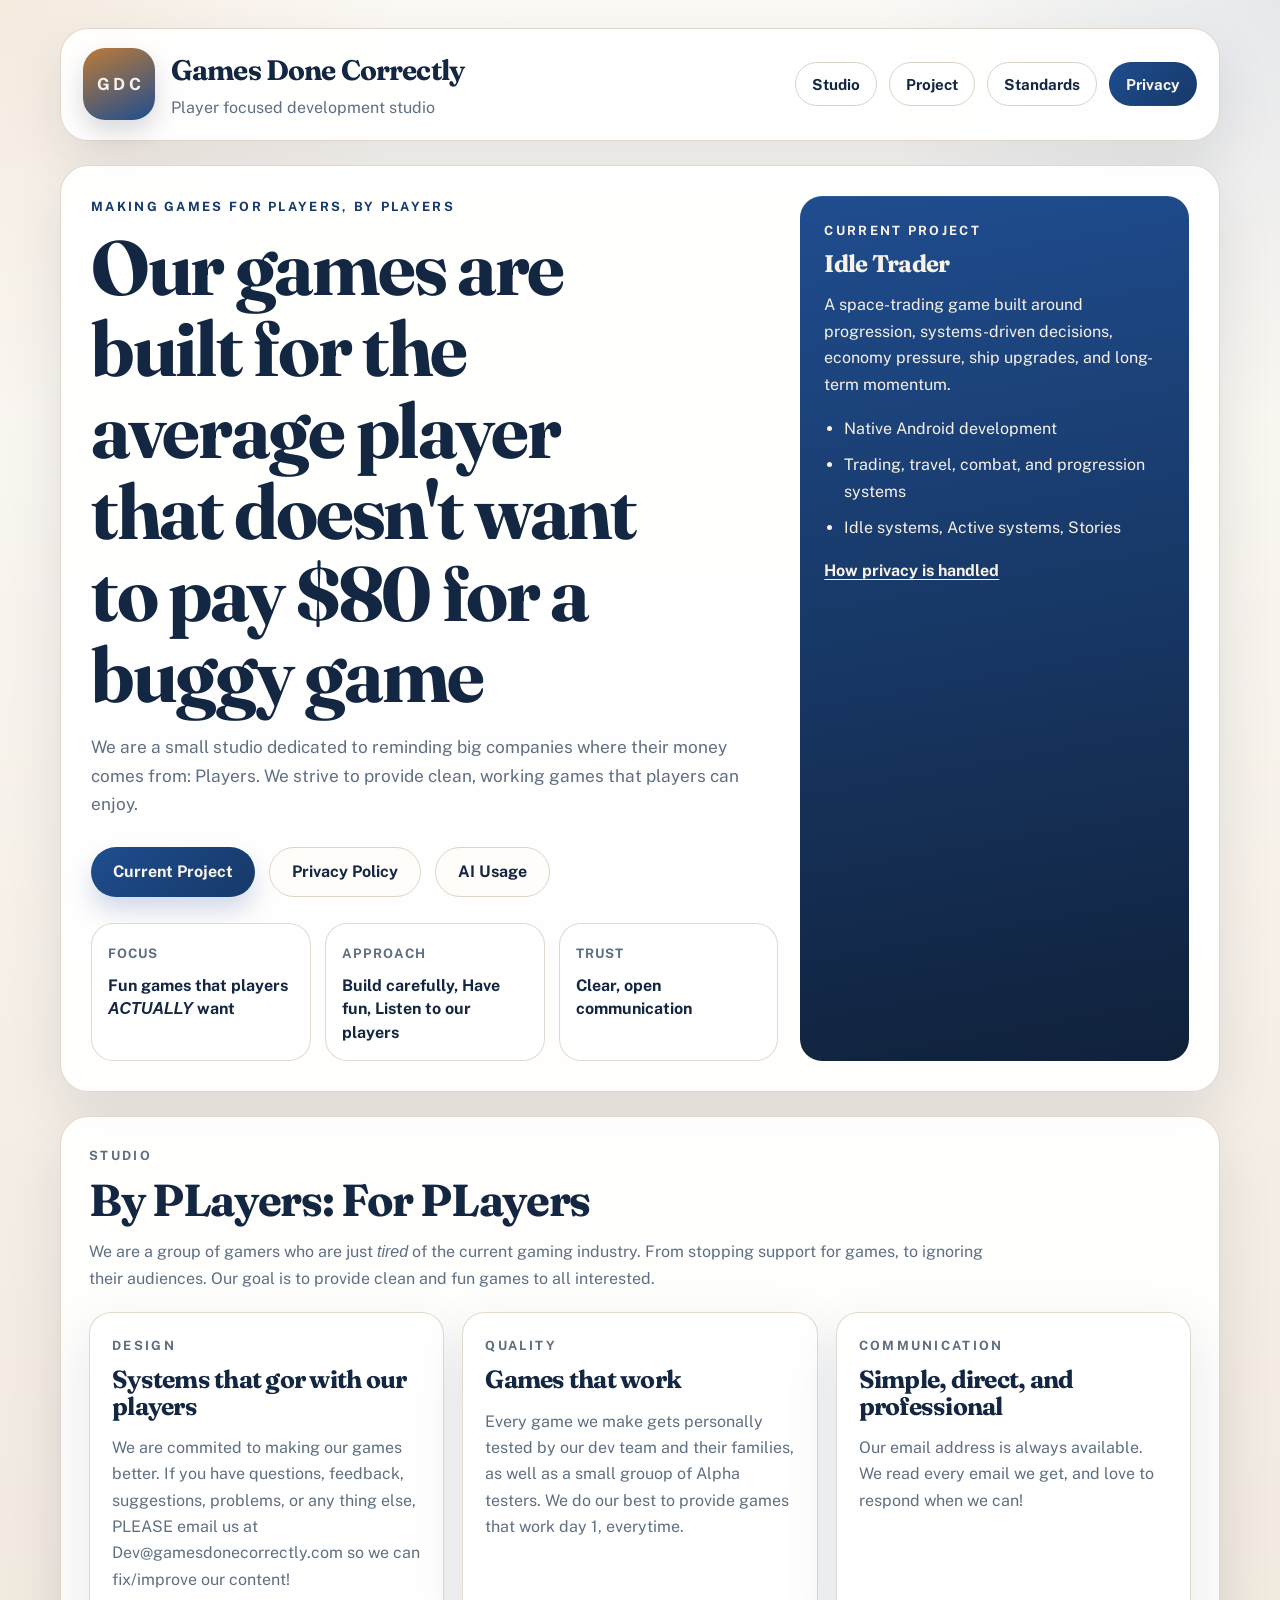
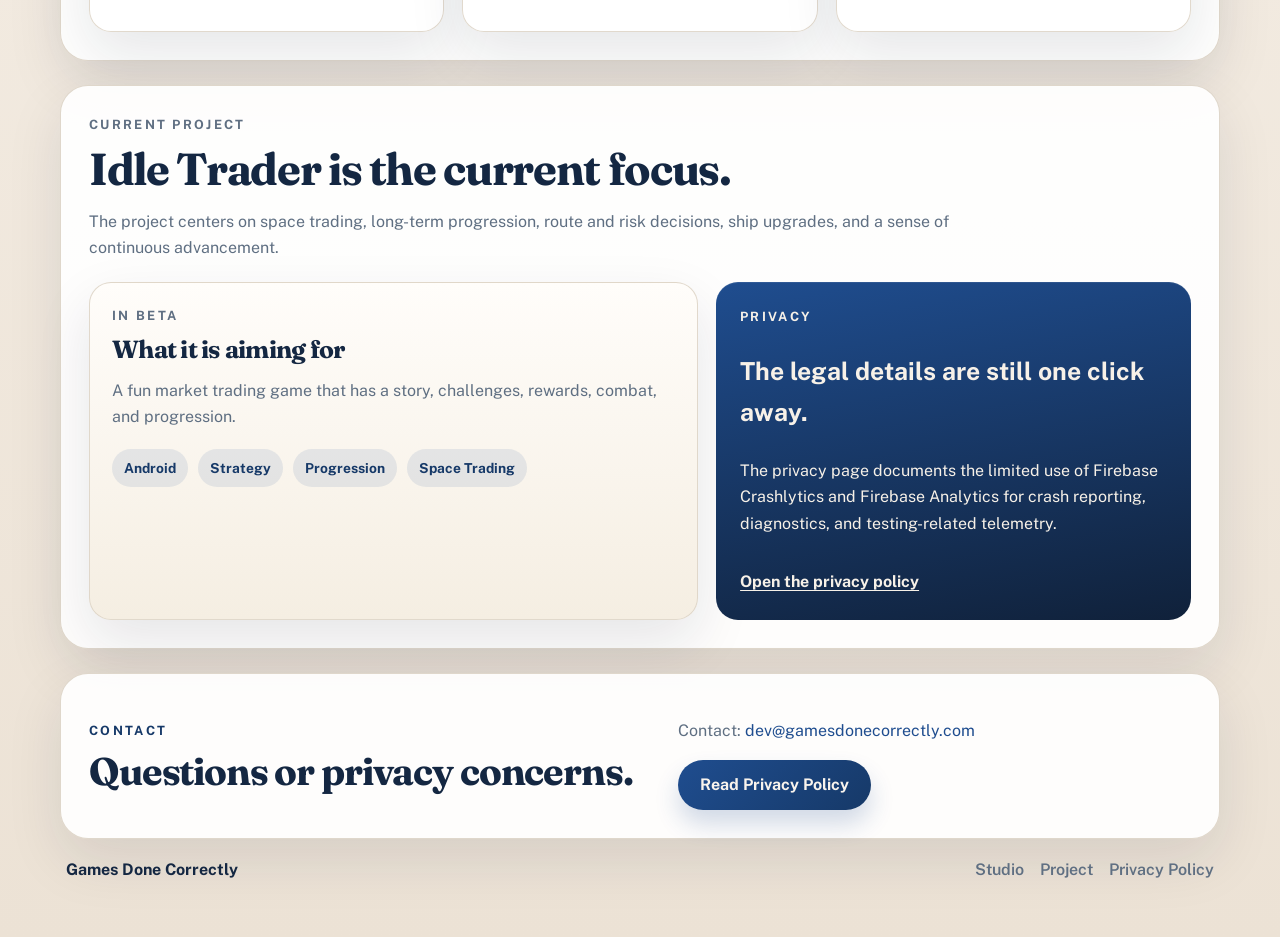
==== commit bdc0a192: "Real website build" ====
--- a/index.html
+++ b/index.html
@@ -3,10 +3,10 @@
 <head>
     <meta charset="utf-8">
     <meta name="viewport" content="width=device-width, initial-scale=1">
-    <title>Games Done Correctly | Independent Game Studio</title>
+    <title>Games Done Correctly</title>
     <meta
         name="description"
-        content="Games Done Correctly is an independent game studio building thoughtful strategy and progression games, including Idle Trader."
+        content="Games Done Correctly is an independent game studio That focuses on Players above profits."
     >
     <meta name="theme-color" content="#11233c">
     <meta property="og:title" content="Games Done Correctly">
@@ -29,11 +29,11 @@
 <body class="home-page">
     <div class="page-shell">
         <header class="site-header panel">
-            <a class="brand" href="/" aria-label="Games Done Correctly home">
+            <a class="brand" href="/" aria-label="Games Done Correctly">
                 <span class="brand-mark" aria-hidden="true">GDC</span>
                 <span class="brand-copy">
                     <strong>Games Done Correctly</strong>
-                    <span>Independent Game Studio</span>
+                    <span>Player focused development studio</span>
                 </span>
             </a>
 
@@ -48,31 +48,31 @@
         <main class="site-main">
             <section class="hero panel">
                 <div class="hero-copy">
-                    <p class="eyebrow">Independent game development</p>
-                    <h1>Games built with clear systems, clean presentation, and respect for the player.</h1>
+                    <p class="eyebrow">Making games for players, by players</p>
+                    <h1>Our games are built for the average player that doesn't want to pay $80 for a buggy game</h1>
                     <p class="lead">
-                        Games Done Correctly is a small independent studio focused on strategy, progression,
-                        and readable interfaces. The goal is straightforward: make games that feel deliberate,
-                        polished, and professionally presented from the first impression onward.
+                       We are a small studio dedicated to reminding big companies where their money comes from: Players. We strive to provide clean, working games that players can enjoy. 
+                       <br>
                     </p>
 
                     <div class="hero-actions">
                         <a class="button button-primary" href="#project">Current Project</a>
                         <a class="button button-secondary" href="privacy.html">Privacy Policy</a>
+                        <a class="button button-secondary" href="AI.html">AI Usage</a>
                     </div>
 
                     <div class="signal-grid" aria-label="Studio highlights">
                         <article class="signal-card">
                             <span class="signal-label">Focus</span>
-                            <strong>Strategy, progression, and clean UI</strong>
+                            <strong>Fun games that players <I>ACTUALLY</I> want</strong>
                         </article>
                         <article class="signal-card">
                             <span class="signal-label">Approach</span>
-                            <strong>Build carefully, test often, improve continuously</strong>
+                            <strong>Build carefully, Have fun, Listen to our players</strong>
                         </article>
                         <article class="signal-card">
                             <span class="signal-label">Trust</span>
-                            <strong>Professional public presence with clear privacy information</strong>
+                            <strong>Clear, open communication</strong>
                         </article>
                     </div>
                 </div>
@@ -87,13 +87,13 @@
                     <ul class="feature-list">
                         <li>Native Android development</li>
                         <li>Trading, travel, combat, and progression systems</li>
-                        <li>Firebase-backed crash diagnostics and QA telemetry</li>
+                        <li>Idle systems, Active systems, Stories</li>
                     </ul>
                     <a class="text-link text-link-light" href="privacy.html">How privacy is handled</a>
                 </aside>
             </section>
 
-            <section class="pillars">
+           <!-- <section class="pillars">
                 <article class="pillar panel">
                     <span class="pillar-number">01</span>
                     <h2>Thoughtful design</h2>
@@ -109,34 +109,33 @@
                     <h2>Clear communication</h2>
                     <p>Policies and quality practices should be visible without taking over the entire site.</p>
                 </article>
-            </section>
+            </section> --> 
 
             <section id="studio" class="section panel">
                 <div class="section-intro">
                     <p class="eyebrow">Studio</p>
-                    <h2>A cleaner front door for the company.</h2>
-                    <p>
-                        This site exists to present Games Done Correctly like a real studio, not just a repository
-                        landing page. That means concise messaging, clear structure, and design that feels deliberate.
+                    <h2>By PLayers: For PLayers</h2>
+                    <p>
+                        We are a group of gamers who are just <i>tired</i> of the current gaming industry. From stopping support for games, to ignoring their audiences. 
+                        Our goal is to provide clean and fun games to all interested.
                     </p>
                 </div>
 
                 <div class="card-grid">
                     <article class="info-card">
                         <p class="card-label">Design</p>
-                        <h3>Systems that hold together</h3>
-                        <p>
-                            We favor game mechanics that are understandable, expandable, and rewarding rather than
-                            noisy feature piles that do not create a cohesive experience.
+                        <h3>Systems that gor with our players</h3>
+                        <p>
+                            We are commited to making our games better. If you have questions, feedback, suggestions, problems, or any thing else, PLEASE email us at Dev@gamesdonecorrectly.com so we can fix/improve our content!
                         </p>
                     </article>
 
                     <article class="info-card">
                         <p class="card-label">Quality</p>
-                        <h3>Testing that improves the product</h3>
-                        <p>
-                            Crash reporting and QA telemetry are used to catch issues early, investigate problems,
-                            and improve stability over time.
+                        <h3>Games that work</h3>
+                        <p>
+                            Every game we make gets personally tested by our dev team and their families, as well as a small grouop of Alpha testers.
+                            We do our best to provide games that work day 1, everytime.
                         </p>
                     </article>
 
@@ -144,7 +143,7 @@
                         <p class="card-label">Communication</p>
                         <h3>Simple, direct, and professional</h3>
                         <p>
-                            Public-facing information should be easy to find, easy to read, and written in plain language.
+                            Our email address is always available. We read every email we get, and love to respond when we can!
                         </p>
                     </article>
                 </div>
@@ -162,11 +161,10 @@
 
                 <div class="project-grid">
                     <article class="project-card project-card-primary">
-                        <p class="card-label">In development</p>
+                        <p class="card-label">In Beta</p>
                         <h3>What it is aiming for</h3>
                         <p>
-                            A strategy-forward progression game where markets, travel choices, and ship development
-                            all contribute to a steady and rewarding gameplay loop.
+                            A fun market trading game that has a story, challenges, rewards, combat, and progression.
                         </p>
                         <div class="tag-row" aria-label="Project tags">
                             <span>Android</span>
@@ -176,7 +174,7 @@
                         </div>
                     </article>
 
-                    <article class="project-card">
+                  <!--  <article class="project-card">
                         <p class="card-label">Standards</p>
                         <h3>How the project is being handled</h3>
                         <ul class="feature-list feature-list-dark">
@@ -197,7 +195,7 @@
                         Hosting, HTTPS, domain setup, and a visible privacy policy all matter. A studio website should
                         look good, but it should also feel credible.
                     </p>
-                </div>
+                </div> -->
 
                 <div class="callout-card">
                     <p class="card-label">Privacy</p>
@@ -218,7 +216,7 @@
                 <div class="footer-panel-copy">
                     <p>
                         Contact:
-                        <a href="mailto:privacy@gamesdonecorrectly.com">privacy@gamesdonecorrectly.com</a>
+                        <a href="mailto:dev@gamesdonecorrectly.com">dev@gamesdonecorrectly.com</a>
                     </p>
                     <a class="button button-primary" href="privacy.html">Read Privacy Policy</a>
                 </div>
